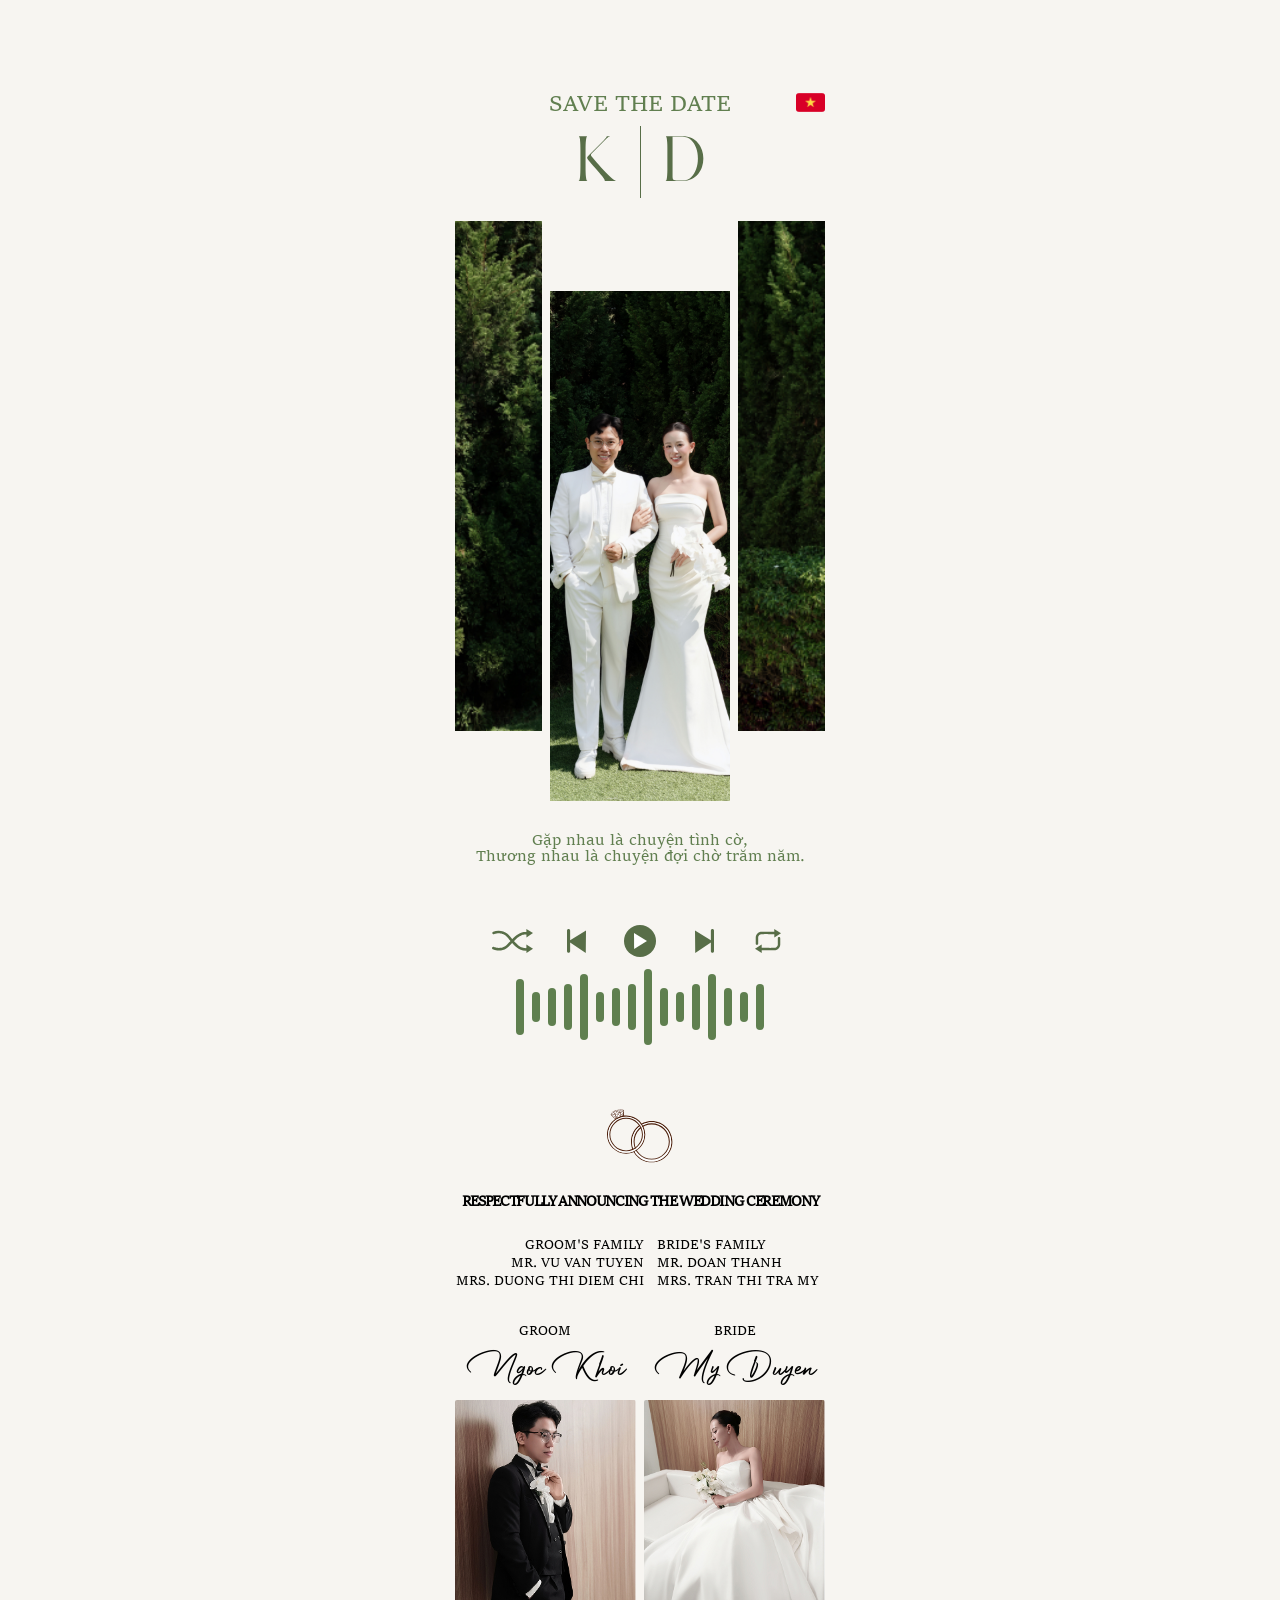
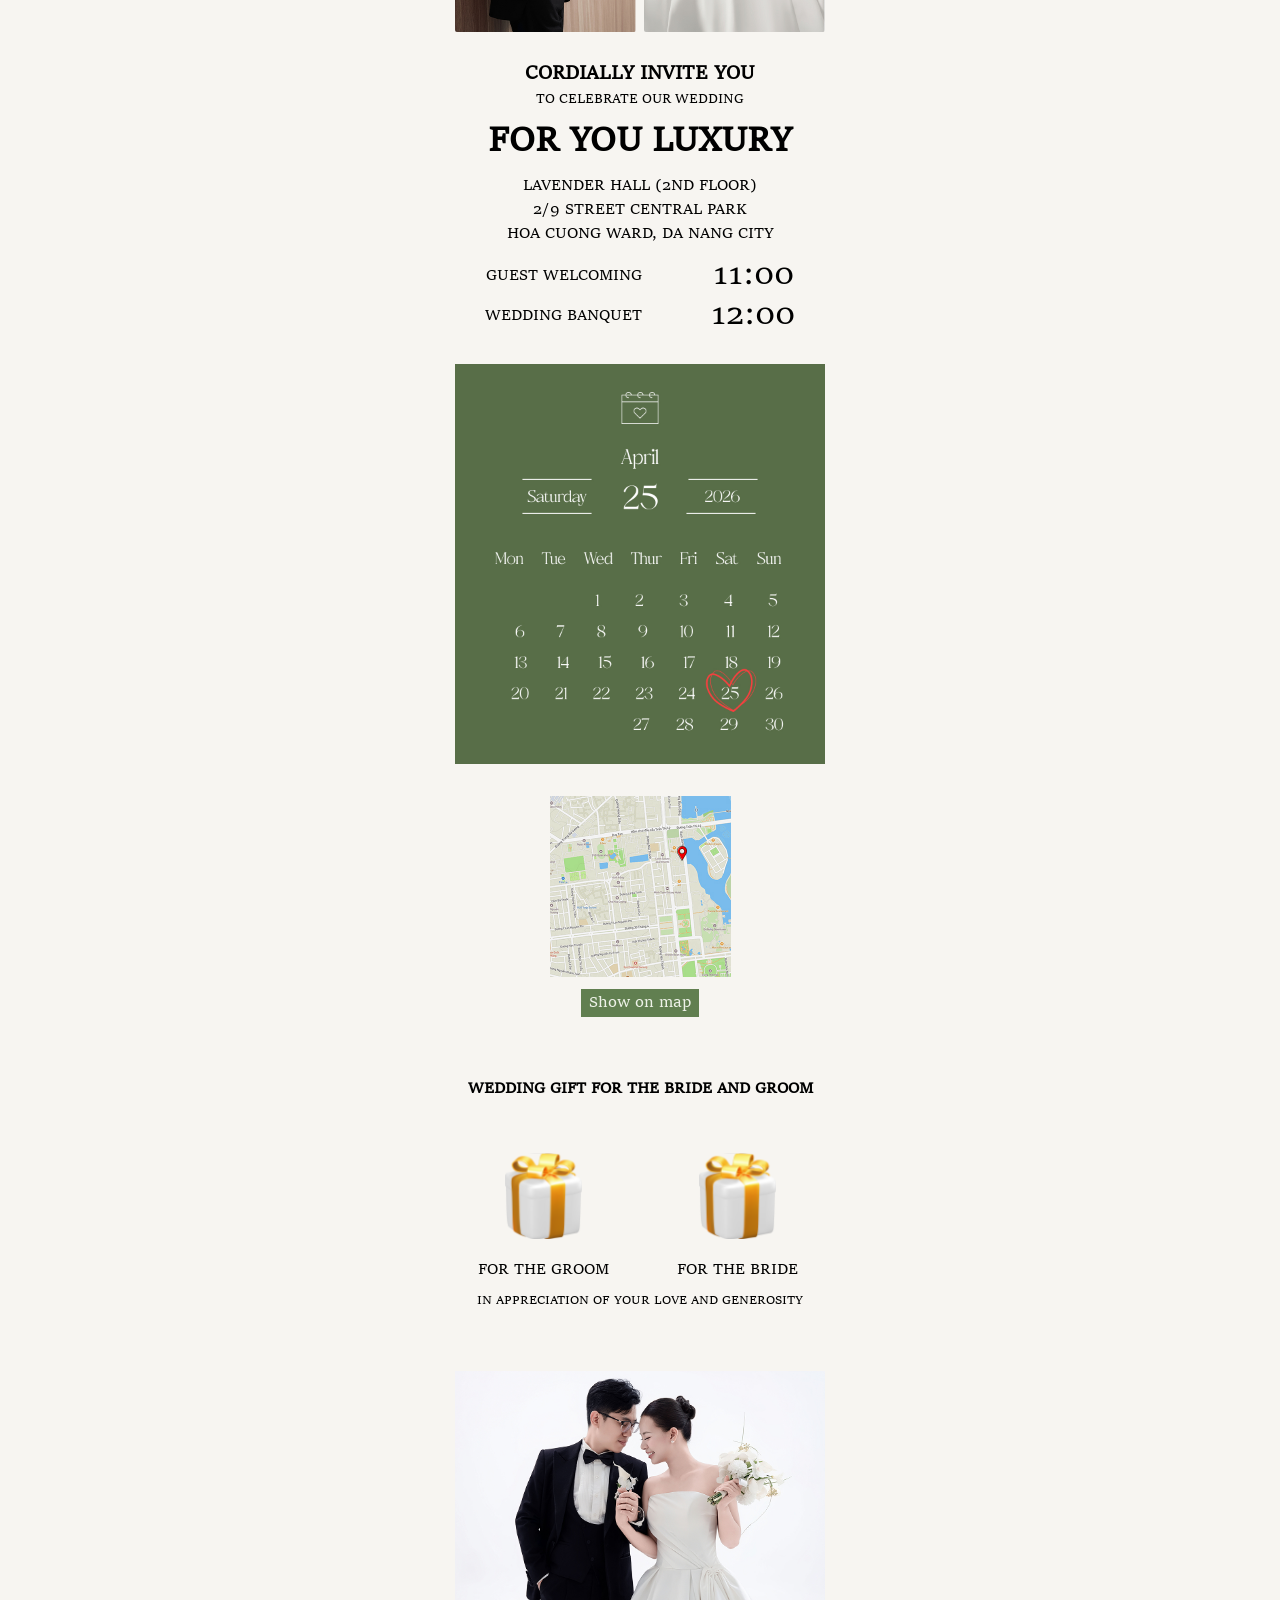
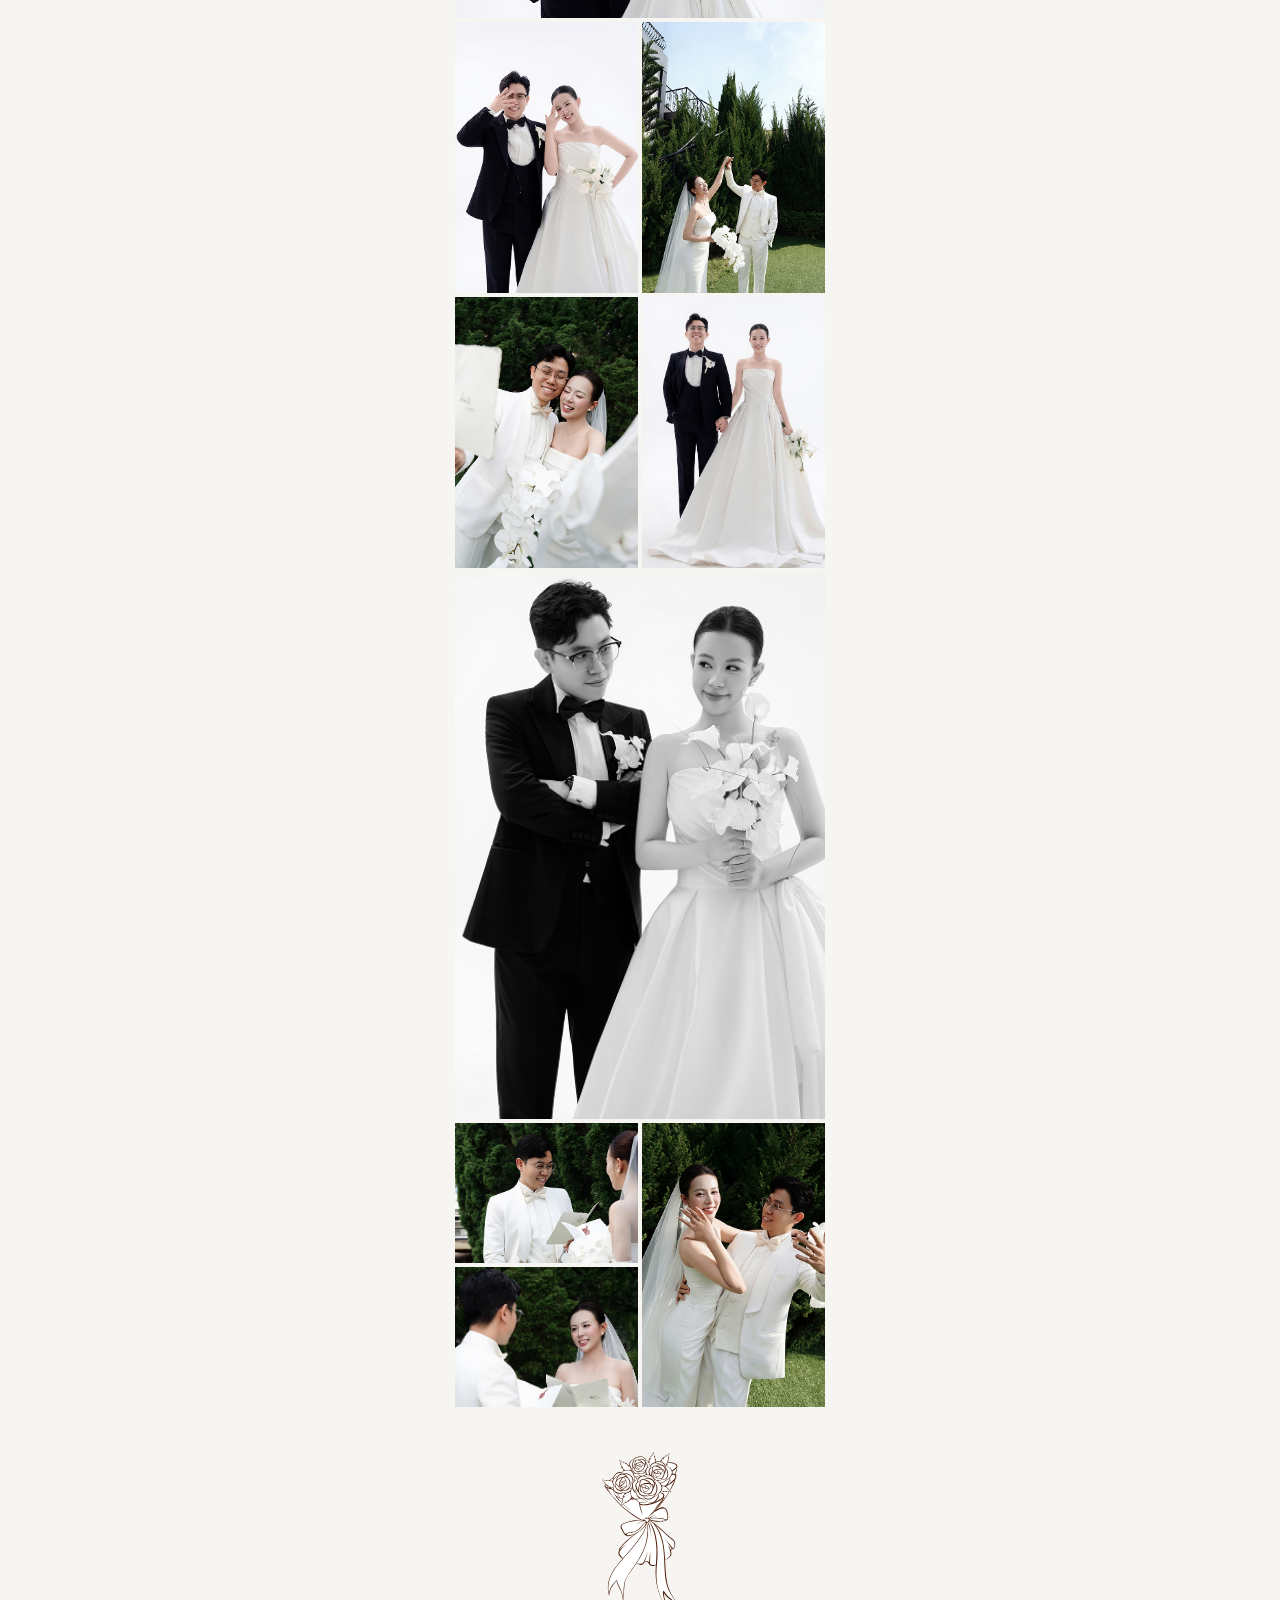
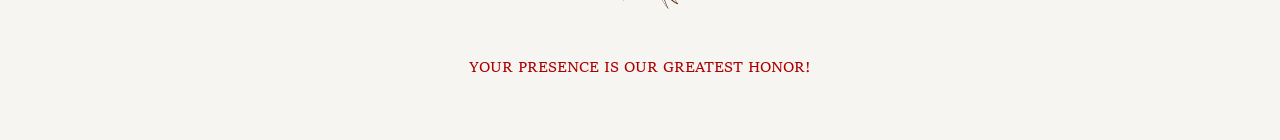
==== index.html @ 2f2bdf84 "Update" ====
<!doctype html>
<html lang="en">
  <head>
    <meta charset="UTF-8" />
    <meta name="viewport" content="width=device-width, initial-scale=1.0" />
    <title>Khoi Duyen Wedding</title>
    <link
      rel="preload"
      href="./assets/nhac.mp3"
      as="audio"
      type="audio/mpeg"
      fetchpriority="high"
    />
    <link rel="icon" type="image/svg+xml" href="./assets/favicon.svg" />
    <link rel="stylesheet" href="styles.css" />
    <link rel="preconnect" href="https://fonts.googleapis.com">
    <link rel="preconnect" href="https://fonts.gstatic.com" crossorigin>
    <link href="https://fonts.googleapis.com/css2?family=Inter:ital,opsz,wght@0,14..32,100..900;1,14..32,100..900&family=Pinyon+Script&display=swap" rel="stylesheet">
  </head>
  <body>
    <audio
      id="announcement-audio"
      autoplay
      preload="auto"
      playsinline
      src="./assets/nhac.mp3"
    ></audio>
    <script>
      (function () {
        var audioElement = document.getElementById("announcement-audio");
        if (audioElement) audioElement.play().catch(function () {});
      })();
    </script>
    <main class="site-shell">
      <div class="lang-switch reveal" aria-label="Language switcher">
        <a class="lang-btn" href="./vi.html" aria-label="Chuyen sang tieng Viet">
          <img loading="lazy" decoding="async" src="./assets/translate_vn.svg" alt="Vietnamese" />
        </a>
      </div>

      <section class="hero reveal">
        <p class="hero-sub">Save the Date</p>
        <h1 class="hero-title">
          <img loading="lazy" decoding="async" src="./assets/logo.svg" alt="Khoi Duyen Logo" />
        </h1>
      </section>

      <section class="frame reveal">
        <div class="frame-side frame-side-left">
          <img loading="eager" fetchpriority="high" decoding="async" src="./assets/hero-image-left.jpg" alt="Khung ảnh trang trí trái" />
        </div>
        <div class="frame-center">
          <img loading="eager" fetchpriority="high" decoding="async" src="./assets/hero-image-center.jpg" alt="Ảnh cặp đôi" />
        </div>
        <div class="frame-side frame-side-right">
          <img loading="eager" fetchpriority="high" decoding="async" src="./assets/hero-image-right.jpg" alt="Khung ảnh trang trí phải" />
        </div>
      </section>

      <section class="text-block reveal">
        <p>
          Gặp nhau là chuyện tình cờ,</br>Thương nhau là chuyện đợi chờ trăm năm.
        </p>
      </section>

      <section class="announcement reveal">
        <div class="player-ui" aria-label="Music player">
          <div class="player-controls">
            <button class="player-icon-btn" type="button" aria-label="Shuffle">
              <img loading="lazy" decoding="async" src="./assets/music-icons/shuffle.svg" alt="" />
            </button>
            <button class="player-icon-btn" type="button" aria-label="Previous">
              <img loading="lazy" decoding="async" src="./assets/music-icons/prev.svg" alt="" />
            </button>
            <button
              class="player-icon-btn is-play"
              type="button"
              id="announcement-play"
              aria-label="Play music"
              aria-pressed="false"
            >
              <img loading="lazy" decoding="async" src="./assets/music-icons/play.svg" alt="" />
            </button>
            <button class="player-icon-btn" type="button" aria-label="Next">
              <img loading="lazy" decoding="async" src="./assets/music-icons/next.svg" alt="" />
            </button>
            <button class="player-icon-btn" type="button" aria-label="Repeat">
              <img loading="lazy" decoding="async" src="./assets/music-icons/repeat.svg" alt="" />
            </button>
          </div>
          <div class="waveform" aria-hidden="true">
            <span class="bar h6"></span>
            <span class="bar h3"></span>
            <span class="bar h4"></span>
            <span class="bar h5"></span>
            <span class="bar h7"></span>
            <span class="bar h3"></span>
            <span class="bar h4"></span>
            <span class="bar h5"></span>
            <span class="bar h8"></span>
            <span class="bar h4"></span>
            <span class="bar h3"></span>
            <span class="bar h5"></span>
            <span class="bar h7"></span>
            <span class="bar h4"></span>
            <span class="bar h3"></span>
            <span class="bar h5"></span>
          </div>
        </div>

        <div class="rings" aria-hidden="true">
          <img class="ring-groom" loading="lazy" decoding="async" src="./assets/ring-for-groom.svg" alt="" />
          <img class="ring-bride" loading="lazy" decoding="async" src="./assets/ring-for-bride.svg" alt="" />
        </div>

        <h2 class="announcement-title">RESPECTFULLY ANNOUNCING THE WEDDING CEREMONY</h2>

        <div class="family-grid">
          <article>
            <p class="family-role">GROOM'S FAMILY</p>
            <p>MR. VU VAN TUYEN</p>
            <p>MRS. DUONG THI DIEM CHI</p>
          </article>
          <article>
            <p class="family-role">BRIDE'S FAMILY</p>
            <p>MR. DOAN THANH</p>
            <p>MRS. TRAN THI TRA MY</p>
          </article>
        </div>

        <div class="couple-names">
          <div>
            <p class="couple-role">GROOM</p>
            <p class="couple-sign">Ngoc Khoi</p>
          </div>
          <div>
            <p class="couple-role">BRIDE</p>
            <p class="couple-sign">My Duyen</p>
          </div>
        </div>

        <div class="portrait-grid">
          <article class="portrait reveal">
            <img loading="lazy" decoding="async" src="./assets/portrait-groom.jpg" alt="Ảnh chân dung chú rể" />
          </article>
          <article class="portrait reveal">
            <img loading="lazy" decoding="async" src="./assets/portrait-bride.jpg" alt="Ảnh chân dung cô dâu" />
          </article>
        </div>
      </section>

      <section class="invite-card reveal">
        <p class="invite-top">CORDIALLY INVITE YOU</p>
        <p class="invite-sub">To celebrate our wedding</p>
        <h3 class="invite-venue">FOR YOU LUXURY</h3>
        <div class="invite-address">
          <p>LAVENDER HALL (2ND FLOOR)</p>
          <p>2/9 STREET CENTRAL PARK</p>
          <p>HOA CUONG WARD, DA NANG CITY</p>
        </div>
        <div class="invite-schedule">
          <p><span>GUEST WELCOMING</span> <strong>11:00</strong></p>
          <p><span>WEDDING BANQUET</span> <strong>12:00</strong></p>
        </div>
      </section>

      <section class="calendar-block reveal">
        <img loading="lazy" decoding="async" src="./assets/calendar.jpg" alt="Lịch cưới" />
      </section>

      <section class="location-block reveal">
        <img loading="lazy" decoding="async" src="./assets/map.jpg" alt="Wedding location map" />
        <a href="https://maps.app.goo.gl/14R7666FP787HLyo7" target="_blank">Show on map</a>
      </section>

      <section class="gift-section reveal">
        <h3>WEDDING GIFT FOR THE BRIDE AND GROOM</h3>
        <div class="gift-row">
          <article
            class="gift-card pop-in gift-card--qr"
            data-qr-src="./assets/qr-groom.jpg"
            data-qr-alt="VietQR transfer — groom"
            role="button"
            tabindex="0"
            aria-haspopup="dialog"
          >
            <img loading="lazy" decoding="async" src="./assets/gift.svg" alt="Hộp quà cho chú rể" />
            <p>FOR THE GROOM</p>
          </article>
          <article
            class="gift-card pop-in gift-card--qr"
            data-qr-src="./assets/qr-bride.jpg"
            data-qr-alt="VietQR transfer — bride"
            role="button"
            tabindex="0"
            aria-haspopup="dialog"
          >
            <img loading="lazy" decoding="async" src="./assets/gift.svg" alt="Hộp quà cho cô dâu" />
            <p>FOR THE BRIDE</p>
          </article>
        </div>
        <p class="gift-note">IN APPRECIATION OF YOUR LOVE AND GENEROSITY</p>
      </section>

      <section class="gallery reveal">
        <div class="photo-collage">
          <article class="photo reveal">
            <img loading="lazy" decoding="async" src="./assets/grid-1.jpg" alt="Ảnh cưới collage 1" />
          </article>

          <div class="collage-two">
            <article class="photo reveal">
              <img loading="lazy" decoding="async" src="./assets/grid-2.jpg" alt="Ảnh cưới collage 2" />
            </article>
            <article class="photo reveal">
              <img loading="lazy" decoding="async" src="./assets/grid-3.jpg" alt="Ảnh cưới collage 3" />
            </article>
          </div>

          <div class="collage-two">
            <article class="photo reveal">
              <img loading="lazy" decoding="async" src="./assets/grid-4.jpg" alt="Ảnh cưới collage 4" />
            </article>
            <article class="photo reveal">
              <img loading="lazy" decoding="async" src="./assets/grid-5.jpg" alt="Ảnh cưới collage 5" />
            </article>
          </div>

          <article class="photo reveal">
            <img loading="lazy" decoding="async" src="./assets/grid-6.jpg" alt="Ảnh cưới đen trắng" />
          </article>

          <div class="collage-feature">
            <div class="collage-feature-left">
              <article class="photo reveal">
                <img loading="lazy" decoding="async" src="./assets/grid-7.jpg" alt="Ảnh cưới collage 6" />
              </article>
              <article class="photo reveal">
                <img loading="lazy" decoding="async" src="./assets/grid-8.jpg" alt="Ảnh cưới collage 7" />
              </article>
            </div>
            <article class="photo reveal collage-feature-right">
              <img loading="lazy" decoding="async" src="./assets/grid-9.jpg" alt="Ảnh cưới collage 8" />
            </article>
          </div>
        </div>

        <div class="gallery-note reveal">
          <img loading="lazy" decoding="async" src="./assets/flower.svg" alt="Biểu tượng bó hoa" />
          <p>YOUR PRESENCE IS OUR GREATEST HONOR!</p>
        </div>
      </section>
    </main>

    <div class="qr-modal" id="qr-modal" hidden>
      <div class="qr-modal__backdrop" data-qr-close tabindex="-1"></div>
      <div
        class="qr-modal__dialog"
        role="dialog"
        aria-modal="true"
        aria-labelledby="qr-modal-title"
      >
        <button type="button" class="qr-modal__close" data-qr-close aria-label="Close">
          &times;
        </button>
        <h2 id="qr-modal-title" class="qr-modal__title">Quét mã chuyển khoản</h2>
        <img class="qr-modal__img" src="" alt="" />
      </div>
    </div>

    <script src="script.js"></script>
  </body>
</html>
---- styles.css ----
@font-face {
  font-family: 'Sitka Text';
  src: url('./assets/fonts/SitkaText.eot');
  src: url('./assets/fonts/SitkaText.eot?#iefix') format('embedded-opentype'),
      url('./assets/fonts/SitkaText.woff2') format('woff2'),
      url('./assets/fonts/SitkaText.woff') format('woff');
  font-weight: normal;
  font-style: normal;
  font-display: swap;
}

@font-face {
  font-family: "Sitka";
  src: url("./assets/fonts/SITKAVF.otf") format("opentype");
  font-weight: 100 900;
  font-style: normal;
  font-display: swap;
}

@font-face {
  font-family: '1FTV VIP Betterlett';
  src: url('./assets/fonts/1FTVVIPBetterlett.eot');
  src: url('./assets/fonts/1FTVVIPBetterlett.eot?#iefix') format('embedded-opentype'),
      url('./assets/fonts/1FTVVIPBetterlett.woff2') format('woff2'),
      url('./assets/fonts/1FTVVIPBetterlett.woff') format('woff');
  font-weight: normal;
  font-style: normal;
  font-display: swap;
}




:root {
  --bg: #f7f5f1;
  --text: rgba(0, 0, 0, 1);
  --muted: #746c62;
  --green: #617f50;
  --card: #ffffff;
  --border: #e9e2d9;
  --shadow: 0 14px 24px rgba(15, 12, 9, 0.08);
}

* {
  box-sizing: border-box;
  font-family: 'Sitka Text';
}

html,
body {
  margin: 0;
  background-color: var(--bg);
  background-image: url("./assets/background.jpg");
  background-repeat: repeat;
  background-size: 320px auto;
  color: var(--text);
  font-family: "Sitka Text";

}

body {
  display: flex;
  justify-content: center;
  min-height: 100dvh;
  background-image: url("./assets/background.jpg");
  background-size: cover;
  background-position: center;
  background-repeat: no-repeat;
}

.site-shell {
  width: 100%;
  max-width: 400px;
  padding: 93px 15px 64px;
  position: relative;
}

.lang-switch {
  position: absolute;
  top: 93px;
  right: 15px;
  display: flex;
  gap: 8px;
  z-index: 5;
}

.lang-btn {
  width: 29px;
  height: 19px;
  display: inline-flex;
  align-items: center;
  justify-content: center;
  border: 0;
  border-radius: 2px;
  background: transparent;
  transition: transform 180ms ease, opacity 180ms ease;
}

.lang-btn img {
  width: 100%;
  height: 100%;
  object-fit: cover;
  border-radius: 3px;
}

.lang-btn:hover {
  transform: translateY(-1px);
}

.hero {
  text-align: center;
}

.hero-sub {
  margin: 0;
  text-transform: uppercase;
  font-weight: 400;
  font-style: normal;
  font-size: 24px;
  line-height: 100%;
  letter-spacing: 0;
  color: var(--green);
}

.hero-title {
  margin: 9px 0 0;
  font-size: 0;
}

.hero-title img {
  width: 100%;
  max-width: 131px;
  height: auto;
  display: inline-block;
}

.frame {
  display: grid;
  grid-template-columns: 87px 1fr 87px;
  gap: 8px;
  margin-top: 18px;
}

.frame img {
  width: 100%;
  height: 510px;
  display: block;
  object-fit: cover;
}

.frame-side-left img,
.frame-side-right img,
.frame-center img {
  opacity: 0;
}

.frame-side-left img {
  transform: translateX(-36px);
}

.frame-side-right img {
  transform: translateX(36px);
}

.frame-center img {
  transform: translateY(42px);
}

.frame.show .frame-side-left img,
.frame.show .frame-side-right img,
.frame.show .frame-center img {
  opacity: 1;
  transform: translate(0, 0);
  transition: transform 1900ms cubic-bezier(0.2, 0.8, 0.2, 1), opacity 1900ms ease;
}

.frame.show .frame-side-left img {
  transition-delay: 120ms;
}

.frame.show .frame-center img {
  transition-delay: 120ms;
}

.frame.show .frame-side-right img {
  transition-delay: 120ms;
}

.frame-center {
  margin-top: 70px;
}

.text-block {
  font-weight: 400;
  font-style: normal;
  font-size: 16px;
  line-height: 100%;
  letter-spacing: 0;
  text-align: center;
  color: var(--green);
  margin: 32px 0;
}

.text-block p {
  margin: 0;
}

.announcement {
  text-align: center;
  margin-top: 64px;
}

.player-ui {
  color: #5f7f4f;
}

.player-controls {
  display: flex;
  justify-content: center;
  align-items: center;
  gap: 40px;
}

.player-icon-btn {
  border: 0;
  background: transparent;
  padding: 0;
  width: 24px;
  height: 24px;
  display: inline-flex;
  align-items: center;
  justify-content: center;
  cursor: pointer;
}

.player-icon-btn img {
  width: auto;
  height: auto;
  display: block;
}

.player-icon-btn.is-play {
  width: 24px;
  height: 24px;
}

.waveform {
  margin-top: 16px;
  display: flex;
  justify-content: center;
  align-items: center;
  gap: 8px;
}

.bar {
  width: 8px;
  border-radius: 999px;
  background: #5f7f4f;
  transform-origin: center center;
}

.player-ui.is-playing .bar {
  animation: wave 1100ms ease-in-out infinite alternate;
}

.bar.h3 {
  height: 30px;
}

.player-ui.is-playing .bar.h3 {
  animation-delay: 80ms;
}

.bar.h4 {
  height: 38px;
}

.player-ui.is-playing .bar.h4 {
  animation-delay: 150ms;
}

.bar.h5 {
  height: 46px;
}

.player-ui.is-playing .bar.h5 {
  animation-delay: 230ms;
}

.bar.h6 {
  height: 56px;
}

.player-ui.is-playing .bar.h6 {
  animation-delay: 290ms;
}

.bar.h7 {
  height: 66px;
}

.player-ui.is-playing .bar.h7 {
  animation-delay: 340ms;
}

.bar.h8 {
  height: 76px;
}

.player-ui.is-playing .bar.h8 {
  animation-delay: 400ms;
}

@media (prefers-reduced-motion: reduce) {
  .player-ui.is-playing .bar {
    animation: none;
  }
}

.rings {
  position: relative;
  width: 66px;
  height: 54px;
  margin: 64px auto 32px;
  overflow: visible;
}

.rings img {
  position: absolute;
  display: block;
  transition: transform 2.7s cubic-bezier(0.22, 1, 0.36, 1);
  will-change: transform;
}

.ring-groom {
  width: 42px;
  height: 42px;
  right: 0;
  bottom: 0;
  transform: translateX(-56px);
}

.ring-bride {
  width: 39px;
  height: 45px;
  left: 0;
  top: 0;
  transform: translateX(56px);
}

.announcement.show .ring-groom,
.announcement.show .ring-bride {
  transform: translateX(0);
}

.announcement-title {
  font-weight: 600;
  font-style: normal;
  font-size: 15px;
  line-height: 1;
  letter-spacing: -1.35px;
  color: var(--text);
  margin: 0 0 8px;
  /* white-space: nowrap; */
}

.announcement-sub {
  font-weight: 600;
  font-style: normal;
  font-size: 24px;
  line-height: 1;
  letter-spacing: 0;
  margin: 0;
  text-align: center;
}

.family-grid {
  display: flex;
  justify-content: space-between;
  gap: 13px;
  margin-top: 24px;
  margin-left: -52px;
}

.family-grid article:first-child {
  text-align: right;
  width: 59%;
  max-width: 59%;
}

.family-grid article:last-child {
  text-align: left;
  width: 41%;
  max-width: 41%;
}

.family-grid article p {
  font-weight: 400;
  font-style: normal;
  font-size: 14px;
  line-height: 1;
  letter-spacing: 0;
  color: var(--text);
  margin: 4px 0;
}

.couple-names {
  display: grid;
  grid-template-columns: 1fr 1fr;
  gap: 10px;
  margin-top: 32px;
}

.couple-role {
  font-weight: 400;
  font-style: normal;
  font-size: 14px;
  line-height: 1;
  letter-spacing: 0;
  color: var(--text);
  text-align: center;
  margin: 0 0 16px;
}

.couple-sign {
  font-family: "1FTV VIP Betterlett";
  font-weight: 400;
  font-style: normal;
  font-size: 28px;
  line-height: 1;
  letter-spacing: 0;
  color: var(--text);
  margin: 0;
}

.portrait-grid {
  display: grid;
  grid-template-columns: 1fr 1fr;
  gap: 8px;
  margin-top: 18px;
}

.portrait {
  border-radius: 2px;
  overflow: hidden;
}

.portrait img {
  display: block;
  width: 100%;
  height: 232px;
  object-fit: cover;
}

.invite-card {
  text-align: center;
  margin-top: 32px;
}

.invite-top {
  font-weight: 600;
  font-style: normal;
  font-size: 20px;
  line-height: 1;
  letter-spacing: 0;
  text-align: center;
  color: var(--text);
  margin: 0 0 8px;
}

.vi .invite-top {
  font-size: 18px;
}

.invite-sub {
  margin: 0;
  font-weight: 400;
  font-style: normal;
  font-size: 14px;
  line-height: 1;
  color: var(--text);
  margin: 0 0 18px;
  text-transform: uppercase;
}

.invite-venue {
  font-weight: 700;
  font-style: normal;
  font-size: 36px;
  line-height: 1;
  letter-spacing: 0;
  text-align: center;
  color: var(--text);
  margin: 0 0 18px;
}

.invite-venue span {
  display: block;
  font-weight: 400;
  font-style: normal;
  font-size: 12px;
  line-height: 1;
  letter-spacing: 0;
  margin-bottom: 8px;
}

.invite-time {
  display: flex;
  align-items: center;
  justify-content: center;
  flex-direction: column;
  gap: 6px;
  padding-bottom: 64px;
  border-bottom: 1px solid var(--green);
  margin-bottom: 64px;
}

.invite-time img {
  width: 100%;
}

.invite-time p {
  font-family: "Sitka Text";
  font-weight: 400;
  font-style: normal;
  font-size: 14px;
  line-height: 1;
  letter-spacing: 0;
  color: var(--text);
  text-align: center;
  margin: 0;
  padding: 0 0 12px;
}

.invite-address p {
  font-weight: 400;
  font-style: normal;
  font-size: 16px;
  line-height: 1;
  letter-spacing: 0;
  text-align: center;
  color: var(--text);
  margin: 0 0 8px;
}

.invite-schedule {
  margin-top: 18px;
}

.invite-schedule p {
  font-weight: 400;
  font-style: normal;
  font-size: 16px;
  line-height: 1;
  letter-spacing: 0;
  color: var(--text);
  margin: 0 0 8px;
  display: flex;
  align-items: center;
  justify-content: space-around;
  gap: 8px;
}

.vi .invite-schedule p {
  max-width: 200px;
  margin: 0 auto;
}

.invite-schedule p:last-child {
  margin-bottom: 0;
}

.invite-schedule strong {
  font-weight: 400;
  font-style: normal;
  font-size: 32px;
  line-height: 1;
  letter-spacing: 0;
  color: var(--text);
  margin: 0;
}

.calendar-block {
  padding: 32px 0;
  font-size: 0;
}

.calendar-block img {
  width: 100%;
  height: auto;
  object-fit: cover;
}

.location-block {
  font-size: 0;
  text-align: center;
  display: flex;
  flex-direction: column;
  align-items: center;
  justify-content: center;
  gap: 12px;
}

.location-block img {
  width: 181px;
  height: auto;
  object-fit: cover;
}

.location-block a {
  border: 0;
  background: var(--green);
  color: #eef2e8;
  padding: 6px 8px;
  cursor: pointer;
  font-weight: 400;
  font-style: normal;
  font-size: 16px;
  line-height: 1;
  letter-spacing: 0;
  text-decoration: none;
}

.gift-section {
  margin-top: 64px;
  text-align: center;
}

.gift-section h3 {
  font-weight: 700;
  font-style: normal;
  font-size: 16px;
  line-height: 1;
  letter-spacing: 0;
  text-align: center;
  color: var(--text);
  margin: 0;
}

.gift-row {
  display: grid;
  grid-template-columns: 1fr 1fr;
  gap: 18px;
  margin-top: 28px;
}

.gift-card {
  padding: 0;
  text-align: center;
  font-size: 0;
}

.gift-card.pop-in {
  animation: none;
}

.gift-card img {
  width: 100%;
  max-width: 107px;
  margin: 0 auto;
  height: auto;
  object-fit: cover;
  transform: scale(0.72) rotate(0deg);
  transform-origin: 50% 85%;
}

.gift-card.show img {
  animation: giftLoop 3800ms ease-in-out infinite;
}

.gift-card p {
  font-weight: 300;
  font-style: normal;
  font-size: 16px;
  line-height: 1;
  letter-spacing: 0;
  text-align: center;
  color: var(--text);
  margin: 18px 0 0;
}

.gift-note {
  margin: 16px 0;
  font-weight: 400;
  font-style: normal;
  font-size: 13px;
  line-height: 1;
  letter-spacing: 0;
  text-align: center;
}

.gift-card--qr {
  cursor: pointer;
}

.gift-card--qr:focus-visible {
  outline: 2px solid var(--green);
  outline-offset: 4px;
}

.qr-modal {
  --qr-modal-dur: 320ms;
  --qr-modal-ease: cubic-bezier(0.22, 1, 0.36, 1);
  position: fixed;
  inset: 0;
  z-index: 1000;
  display: flex;
  align-items: center;
  justify-content: center;
  padding: 16px;
}

.qr-modal[hidden] {
  display: none !important;
}

.qr-modal__backdrop {
  position: absolute;
  inset: 0;
  background: rgba(15, 12, 9, 0.45);
  opacity: 0;
  transition: opacity var(--qr-modal-dur) var(--qr-modal-ease);
}

.qr-modal--open .qr-modal__backdrop {
  opacity: 1;
}

.qr-modal__dialog {
  position: relative;
  z-index: 1;
  max-width: min(340px, 100%);
  max-height: calc(100dvh - 32px);
  overflow: auto;
  padding: 20px 16px 16px;
  background: var(--card);
  border-radius: 12px;
  box-shadow: var(--shadow);
  opacity: 0;
  transform: scale(0.94) translateY(12px);
  transition:
    opacity var(--qr-modal-dur) var(--qr-modal-ease),
    transform var(--qr-modal-dur) var(--qr-modal-ease);
}

.qr-modal--open .qr-modal__dialog {
  opacity: 1;
  transform: scale(1) translateY(0);
}

@media (prefers-reduced-motion: reduce) {
  .qr-modal {
    --qr-modal-dur: 0.01ms;
  }
}

.qr-modal__close {
  position: absolute;
  top: 8px;
  right: 10px;
  width: 32px;
  height: 32px;
  border: 0;
  background: transparent;
  font-size: 26px;
  line-height: 1;
  cursor: pointer;
  color: var(--text);
  opacity: 0.65;
}

.qr-modal__close:hover {
  opacity: 1;
}

.qr-modal__title {
  margin: 0 32px 12px 0;
  font-size: 15px;
  font-weight: 600;
  line-height: 1.2;
  color: var(--text);
}

.qr-modal__img {
  display: block;
  width: 100%;
  height: auto;
  border-radius: 8px;
}

.gallery {
  margin-top: 64px;
}

.photo-collage {
  display: grid;
  gap: 4px;
}

.collage-two {
  display: grid;
  grid-template-columns: 1fr 1fr;
  gap: 4px;
}

.collage-feature {
  display: grid;
  grid-template-columns: 1fr 1fr;
  gap: 4px;
}

.collage-feature-left {
  display: grid;
  grid-template-rows: 1fr 1fr;
  gap: 4px;
}

.collage-feature-right img {
  height: 100%;
  min-height: 284px;
}

.photo {
  overflow: hidden;
  border-radius: 0;
  box-shadow: none;
}

.photo img {
  width: 100%;
  height: 100%;
  object-fit: cover;
  display: block;
  transform: scale(1.02);
  transition: transform 500ms ease;
}

.gallery-note {
  text-align: center;
  margin-top: 45px;
}

.gallery-note img {
  width: 76px;
  height: auto;
  object-fit: cover;
}

.gallery-note p {
  font-weight: 400;
  font-style: normal;
  font-size: 16px;
  line-height: 1;
  letter-spacing: 0;
  text-align: center;
  color: rgba(172, 0, 0, 1);
  margin: 45px 0 0;
}

.photo:hover img {
  transform: scale(1.07);
}

.closing {
  text-align: center;
  margin-top: 22px;
}

.closing p {
  margin: 4px 0;
}

.closing-name {
  letter-spacing: 0.2em;
  font-size: 16px;
}

.reveal {
  opacity: 0;
  transform: translateY(16px);
  transition: opacity 700ms ease, transform 700ms ease;
}

.reveal.show {
  opacity: 1;
  transform: translateY(0);
}

.pop-in {
  animation: popIn 900ms cubic-bezier(0.2, 0.8, 0.2, 1) both;
  animation-play-state: paused;
}

.pop-in.show {
  animation-play-state: running;
}

@keyframes popIn {
  0% {
    opacity: 0;
    transform: scale(0.85) translateY(8px);
  }
  100% {
    opacity: 1;
    transform: scale(1) translateY(0);
  }
}

@keyframes giftLoop {
  0% {
    transform: scale(0.72) rotate(0deg);
  }
  22% {
    transform: scale(1) rotate(0deg);
  }
  38% {
    transform: scale(1) rotate(-8deg);
  }
  54% {
    transform: scale(1) rotate(8deg);
  }
  70% {
    transform: scale(1) rotate(-6deg);
  }
  100% {
    transform: scale(0.72) rotate(0deg);
  }
}

@keyframes wave {
  0% {
    transform: scaleY(0.7);
    opacity: 0.8;
  }
  100% {
    transform: scaleY(1);
    opacity: 1;
  }
}
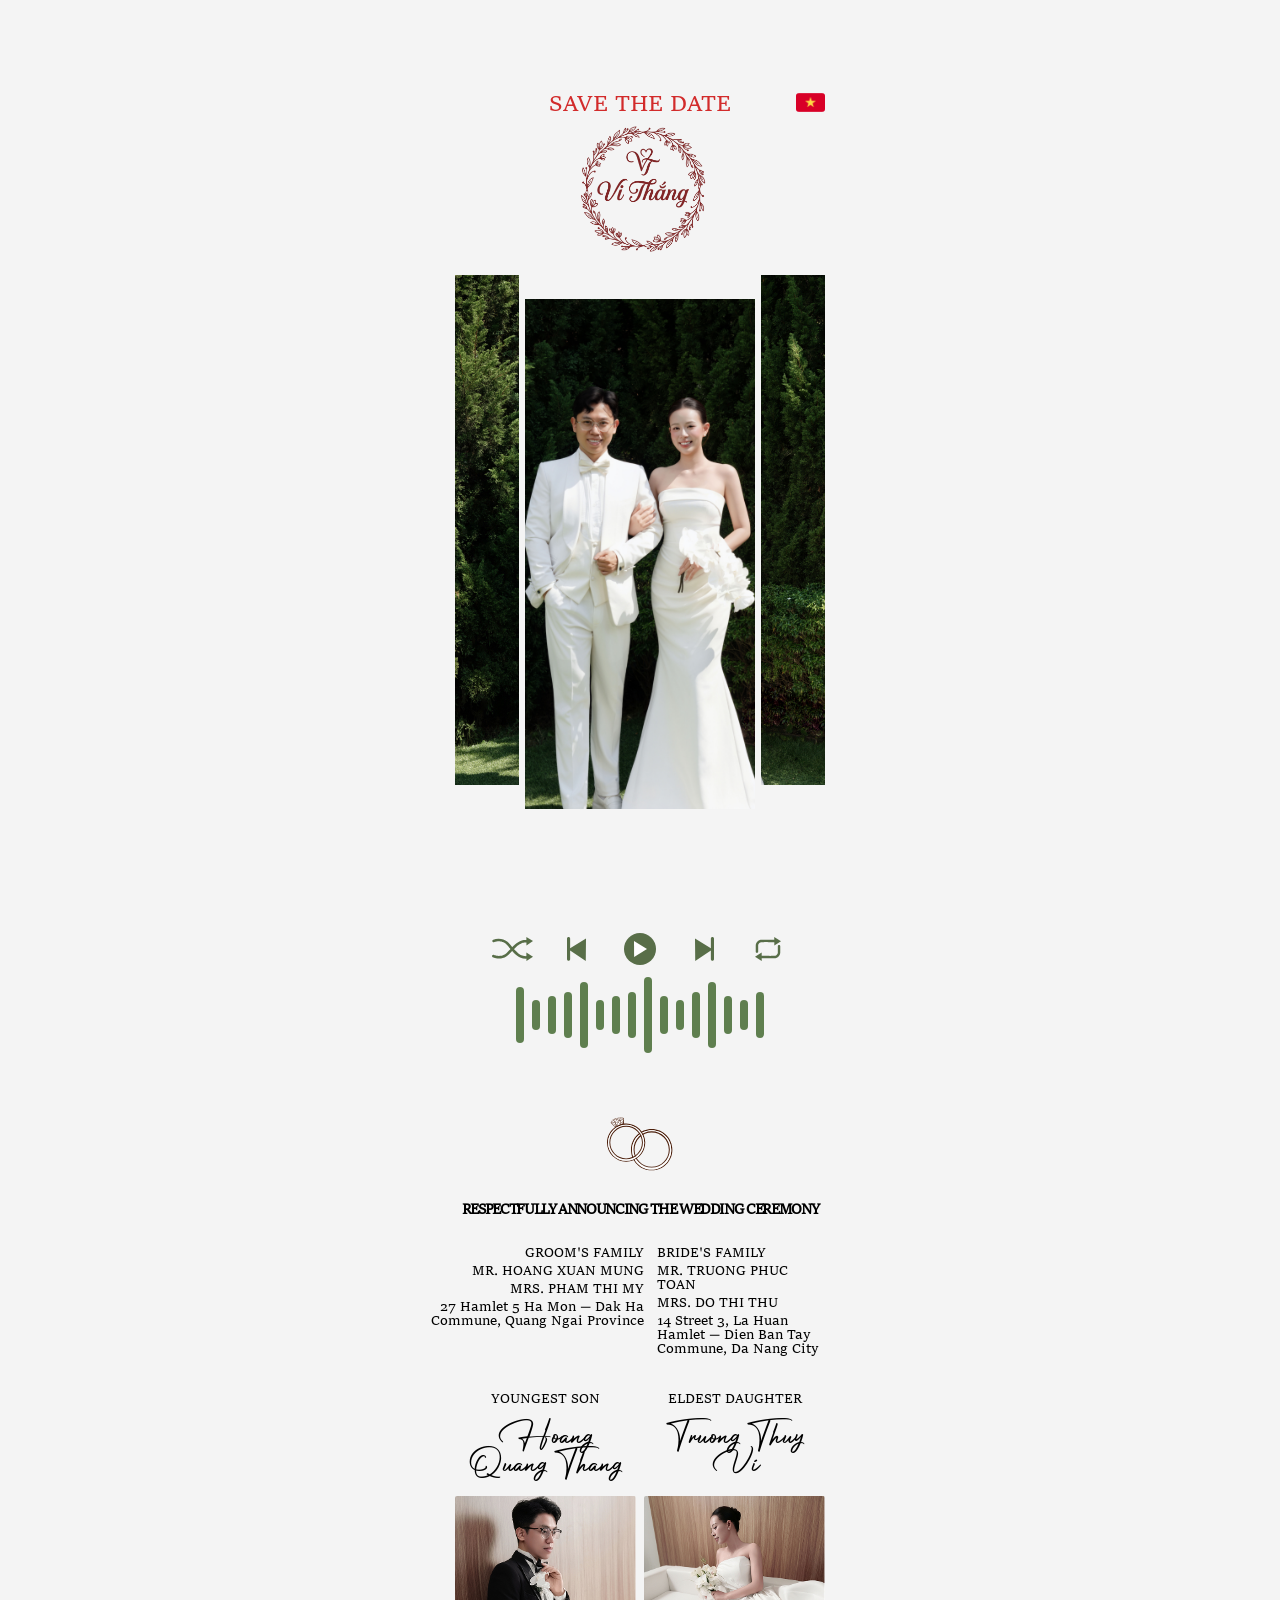
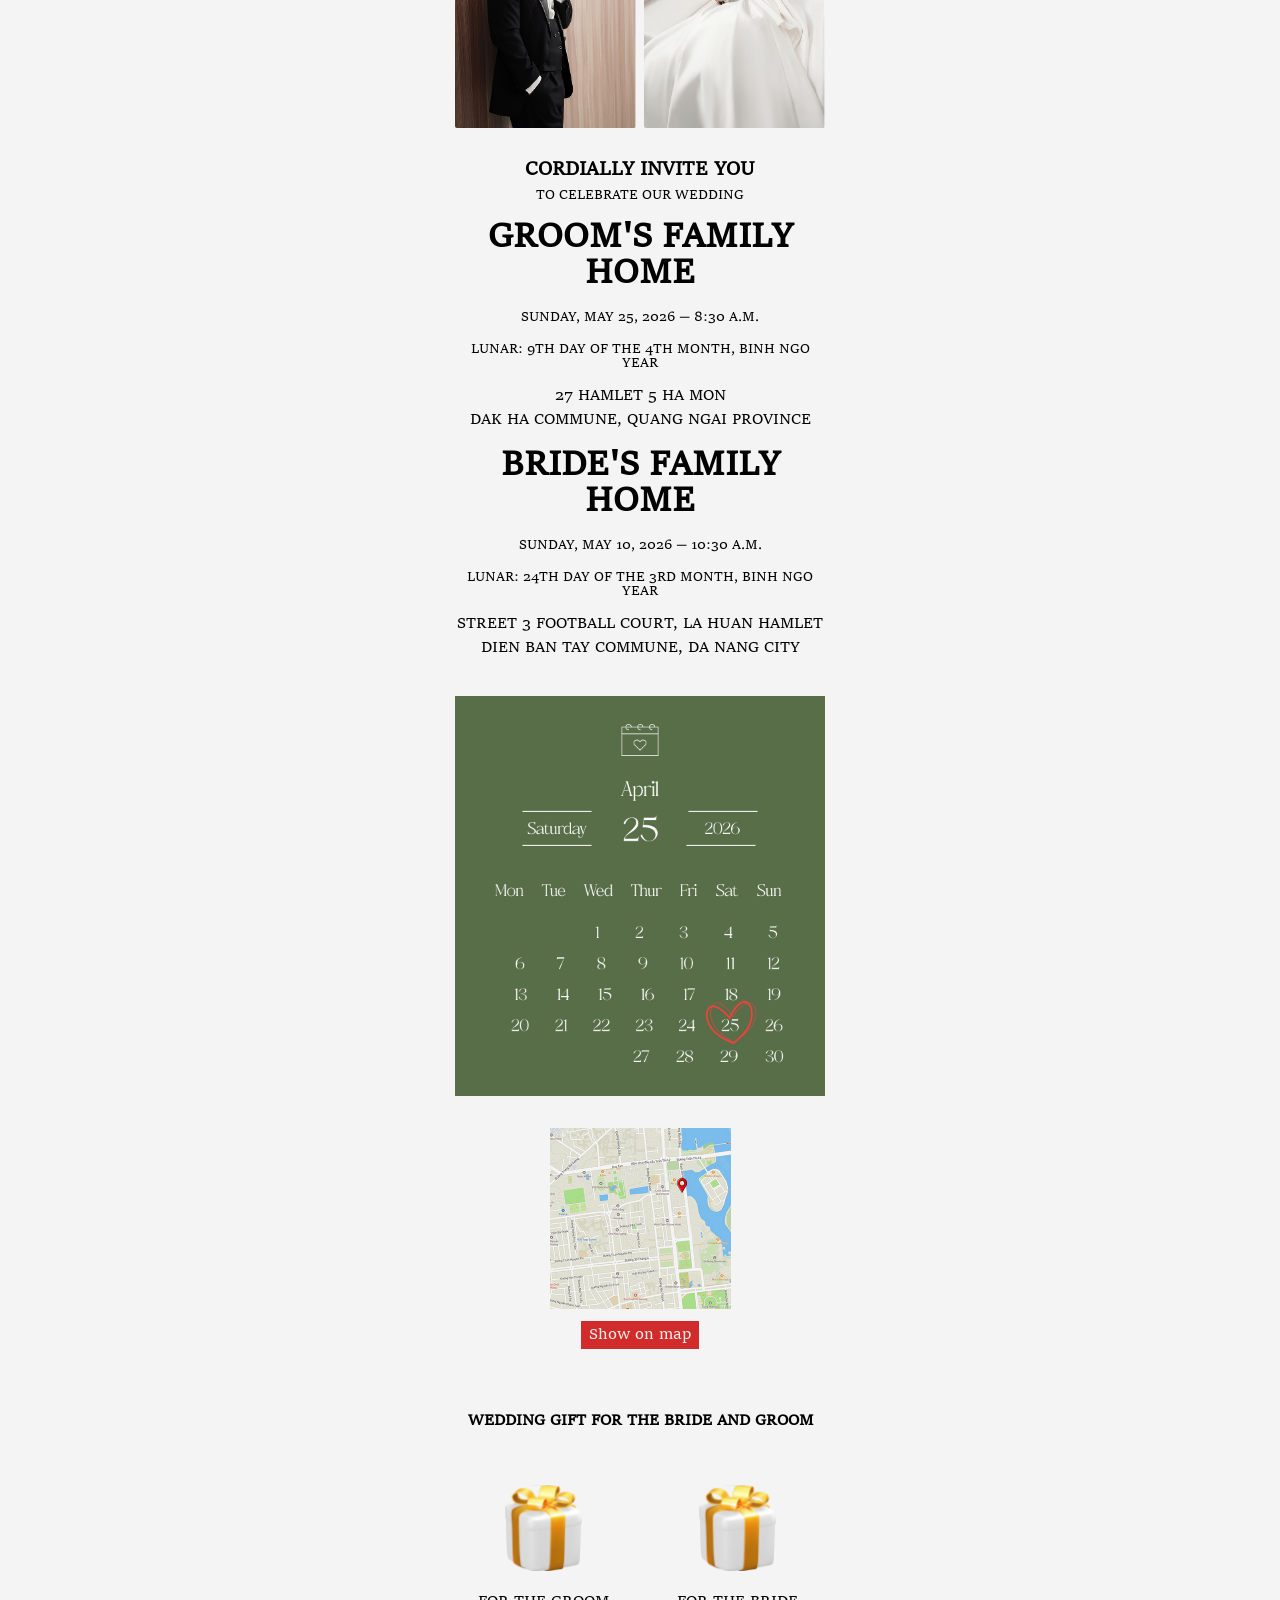
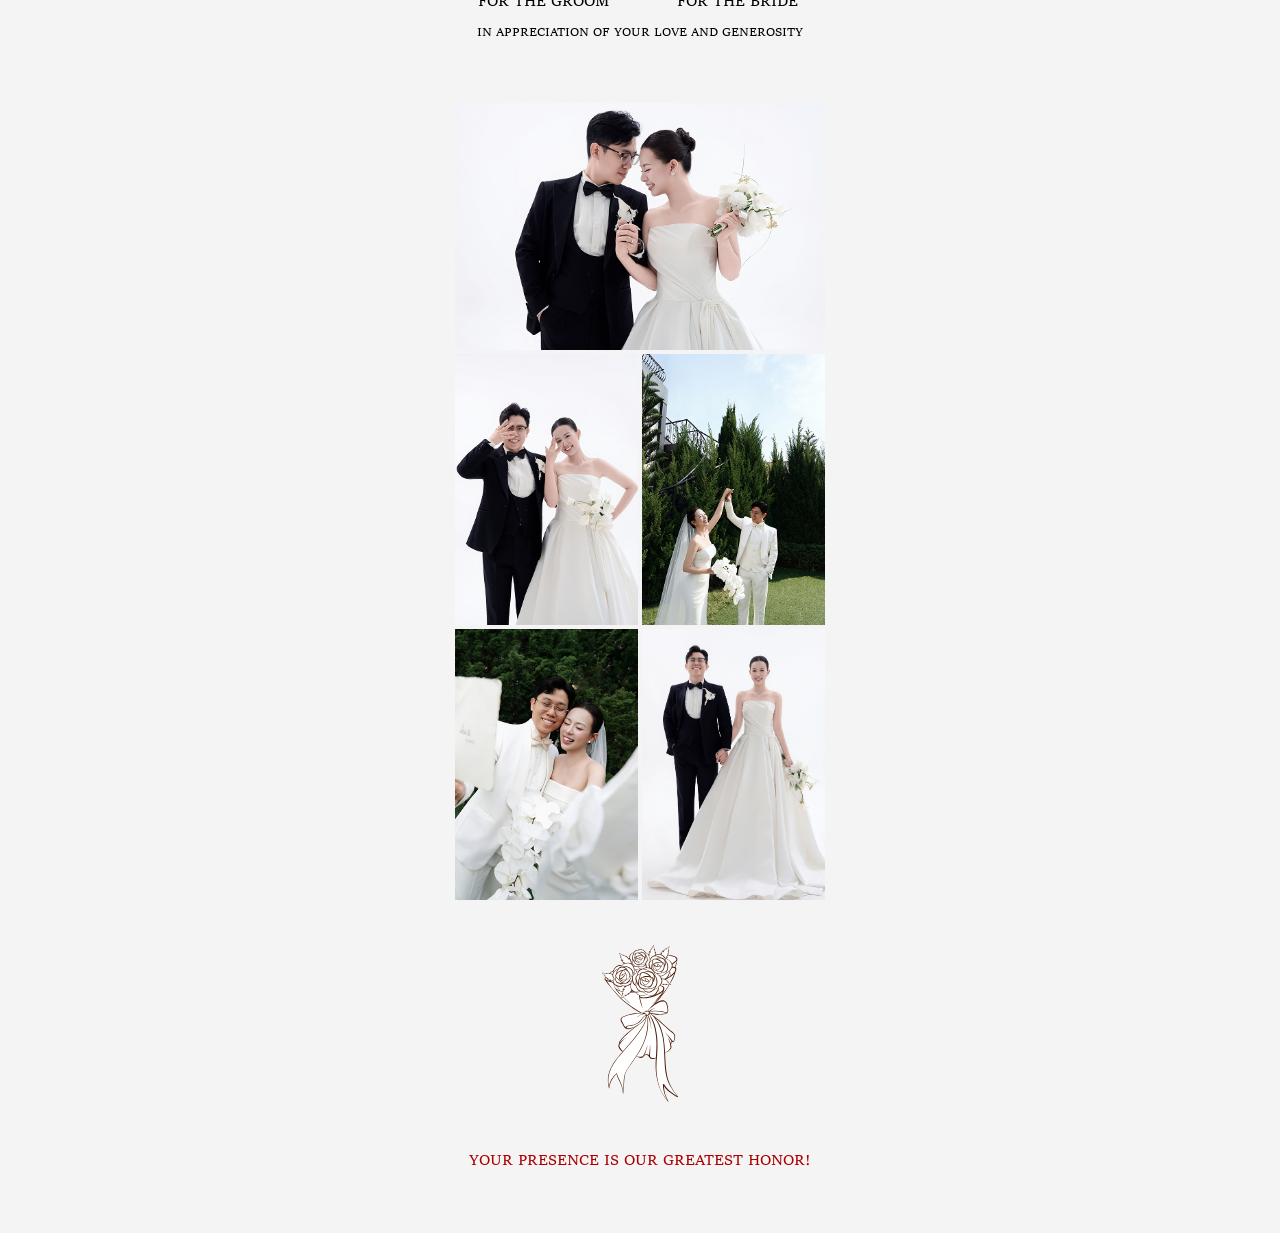
==== commit 08aa1c3e: "Update" ====
--- a/index.html
+++ b/index.html
@@ -3,7 +3,7 @@
   <head>
     <meta charset="UTF-8" />
     <meta name="viewport" content="width=device-width, initial-scale=1.0" />
-    <title>Khoi Duyen Wedding</title>
+    <title>Thang Vi Wedding</title>
     <link
       rel="preload"
       href="./assets/nhac.mp3"
@@ -11,7 +11,7 @@
       type="audio/mpeg"
       fetchpriority="high"
     />
-    <link rel="icon" type="image/svg+xml" href="./assets/favicon.svg" />
+    <link rel="icon" type="image/png" href="./assets/favicon.png" />
     <link rel="stylesheet" href="styles.css" />
     <link rel="preconnect" href="https://fonts.googleapis.com">
     <link rel="preconnect" href="https://fonts.gstatic.com" crossorigin>
@@ -41,7 +41,7 @@
       <section class="hero reveal">
         <p class="hero-sub">Save the Date</p>
         <h1 class="hero-title">
-          <img loading="lazy" decoding="async" src="./assets/logo.svg" alt="Khoi Duyen Logo" />
+          <img loading="lazy" decoding="async" src="./assets/logo.png" alt="Thang Vi Wedding Logo" />
         </h1>
       </section>
 
@@ -118,24 +118,26 @@
         <div class="family-grid">
           <article>
             <p class="family-role">GROOM'S FAMILY</p>
-            <p>MR. VU VAN TUYEN</p>
-            <p>MRS. DUONG THI DIEM CHI</p>
+            <p>MR. HOANG XUAN MUNG</p>
+            <p>MRS. PHAM THI MY</p>
+            <p>27 Hamlet 5 Ha Mon — Dak Ha Commune, Quang Ngai Province</p>
           </article>
           <article>
             <p class="family-role">BRIDE'S FAMILY</p>
-            <p>MR. DOAN THANH</p>
-            <p>MRS. TRAN THI TRA MY</p>
+            <p>MR. TRUONG PHUC TOAN</p>
+            <p>MRS. DO THI THU</p>
+            <p>14 Street 3, La Huan Hamlet — Dien Ban Tay Commune, Da Nang City</p>
           </article>
         </div>
 
         <div class="couple-names">
           <div>
-            <p class="couple-role">GROOM</p>
-            <p class="couple-sign">Ngoc Khoi</p>
+            <p class="couple-role">YOUNGEST SON</p>
+            <p class="couple-sign">Hoang Quang Thang</p>
           </div>
           <div>
-            <p class="couple-role">BRIDE</p>
-            <p class="couple-sign">My Duyen</p>
+            <p class="couple-role">ELDEST DAUGHTER</p>
+            <p class="couple-sign">Truong Thuy Vi</p>
           </div>
         </div>
 
@@ -152,15 +154,19 @@
       <section class="invite-card reveal">
         <p class="invite-top">CORDIALLY INVITE YOU</p>
         <p class="invite-sub">To celebrate our wedding</p>
-        <h3 class="invite-venue">FOR YOU LUXURY</h3>
+        <h3 class="invite-venue">GROOM'S FAMILY HOME</h3>
+        <p class="invite-sub">Sunday, May 25, 2026 — 8:30 a.m.</p>
+        <p class="invite-sub">Lunar: 9th day of the 4th month, Binh Ngo year</p>
         <div class="invite-address">
-          <p>LAVENDER HALL (2ND FLOOR)</p>
-          <p>2/9 STREET CENTRAL PARK</p>
-          <p>HOA CUONG WARD, DA NANG CITY</p>
-        </div>
-        <div class="invite-schedule">
-          <p><span>GUEST WELCOMING</span> <strong>11:00</strong></p>
-          <p><span>WEDDING BANQUET</span> <strong>12:00</strong></p>
+          <p>27 HAMLET 5 HA MON</p>
+          <p>DAK HA COMMUNE, QUANG NGAI PROVINCE</p>
+        </div>
+        <h3 class="invite-venue" style="margin-top: 1.25rem">BRIDE'S FAMILY HOME</h3>
+        <p class="invite-sub">Sunday, May 10, 2026 — 10:30 a.m.</p>
+        <p class="invite-sub">Lunar: 24th day of the 3rd month, Binh Ngo year</p>
+        <div class="invite-address">
+          <p>STREET 3 FOOTBALL COURT, LA HUAN HAMLET</p>
+          <p>DIEN BAN TAY COMMUNE, DA NANG CITY</p>
         </div>
       </section>
 
@@ -170,7 +176,7 @@
 
       <section class="location-block reveal">
         <img loading="lazy" decoding="async" src="./assets/map.jpg" alt="Wedding location map" />
-        <a href="https://maps.app.goo.gl/14R7666FP787HLyo7" target="_blank">Show on map</a>
+        <a href="https://www.google.com/maps/search/?api=1&amp;query=27+Th%C3%B4n+5+H%C3%A0+M%C3%B2n%2C+%C4%90%C4%83k+H%C3%A0%2C+Qu%E1%BA%A3ng+Ng%C3%A3i" target="_blank">Show on map</a>
       </section>
 
       <section class="gift-section reveal">
@@ -223,24 +229,6 @@
             </article>
             <article class="photo reveal">
               <img loading="lazy" decoding="async" src="./assets/grid-5.jpg" alt="Ảnh cưới collage 5" />
-            </article>
-          </div>
-
-          <article class="photo reveal">
-            <img loading="lazy" decoding="async" src="./assets/grid-6.jpg" alt="Ảnh cưới đen trắng" />
-          </article>
-
-          <div class="collage-feature">
-            <div class="collage-feature-left">
-              <article class="photo reveal">
-                <img loading="lazy" decoding="async" src="./assets/grid-7.jpg" alt="Ảnh cưới collage 6" />
-              </article>
-              <article class="photo reveal">
-                <img loading="lazy" decoding="async" src="./assets/grid-8.jpg" alt="Ảnh cưới collage 7" />
-              </article>
-            </div>
-            <article class="photo reveal collage-feature-right">
-              <img loading="lazy" decoding="async" src="./assets/grid-9.jpg" alt="Ảnh cưới collage 8" />
             </article>
           </div>
         </div>
--- a/styles.css
+++ b/styles.css
@@ -32,10 +32,10 @@
 
 
 :root {
-  --bg: #f7f5f1;
+  --bg: #F4F4F4;
   --text: rgba(0, 0, 0, 1);
   --muted: #746c62;
-  --green: #617f50;
+  --red: #D22B2B;
   --card: #ffffff;
   --border: #e9e2d9;
   --shadow: 0 14px 24px rgba(15, 12, 9, 0.08);
@@ -50,9 +50,6 @@
 body {
   margin: 0;
   background-color: var(--bg);
-  background-image: url("./assets/background.jpg");
-  background-repeat: repeat;
-  background-size: 320px auto;
   color: var(--text);
   font-family: "Sitka Text";
 
@@ -62,10 +59,6 @@
   display: flex;
   justify-content: center;
   min-height: 100dvh;
-  background-image: url("./assets/background.jpg");
-  background-size: cover;
-  background-position: center;
-  background-repeat: no-repeat;
 }
 
 .site-shell {
@@ -119,7 +112,7 @@
   font-size: 24px;
   line-height: 100%;
   letter-spacing: 0;
-  color: var(--green);
+  color: var(--red);
 }
 
 .hero-title {
@@ -136,8 +129,8 @@
 
 .frame {
   display: grid;
-  grid-template-columns: 87px 1fr 87px;
-  gap: 8px;
+  grid-template-columns: 64px 1fr 64px;
+  gap: 6px;
   margin-top: 18px;
 }
 
@@ -163,6 +156,7 @@
 }
 
 .frame-center img {
+  object-position: 42% center;
   transform: translateY(42px);
 }
 
@@ -187,7 +181,7 @@
 }
 
 .frame-center {
-  margin-top: 70px;
+  margin-top: 24px;
 }
 
 .text-block {
@@ -197,7 +191,7 @@
   line-height: 100%;
   letter-spacing: 0;
   text-align: center;
-  color: var(--green);
+  color: var(--red);
   margin: 32px 0;
 }
 
@@ -511,7 +505,7 @@
   flex-direction: column;
   gap: 6px;
   padding-bottom: 64px;
-  border-bottom: 1px solid var(--green);
+  border-bottom: 1px solid var(--red);
   margin-bottom: 64px;
 }
 
@@ -609,7 +603,7 @@
 
 .location-block a {
   border: 0;
-  background: var(--green);
+  background: var(--red);
   color: #eef2e8;
   padding: 6px 8px;
   cursor: pointer;
@@ -694,7 +688,7 @@
 }
 
 .gift-card--qr:focus-visible {
-  outline: 2px solid var(--green);
+  outline: 2px solid var(--red);
   outline-offset: 4px;
 }
 
@@ -803,23 +797,6 @@
   gap: 4px;
 }
 
-.collage-feature {
-  display: grid;
-  grid-template-columns: 1fr 1fr;
-  gap: 4px;
-}
-
-.collage-feature-left {
-  display: grid;
-  grid-template-rows: 1fr 1fr;
-  gap: 4px;
-}
-
-.collage-feature-right img {
-  height: 100%;
-  min-height: 284px;
-}
-
 .photo {
   overflow: hidden;
   border-radius: 0;
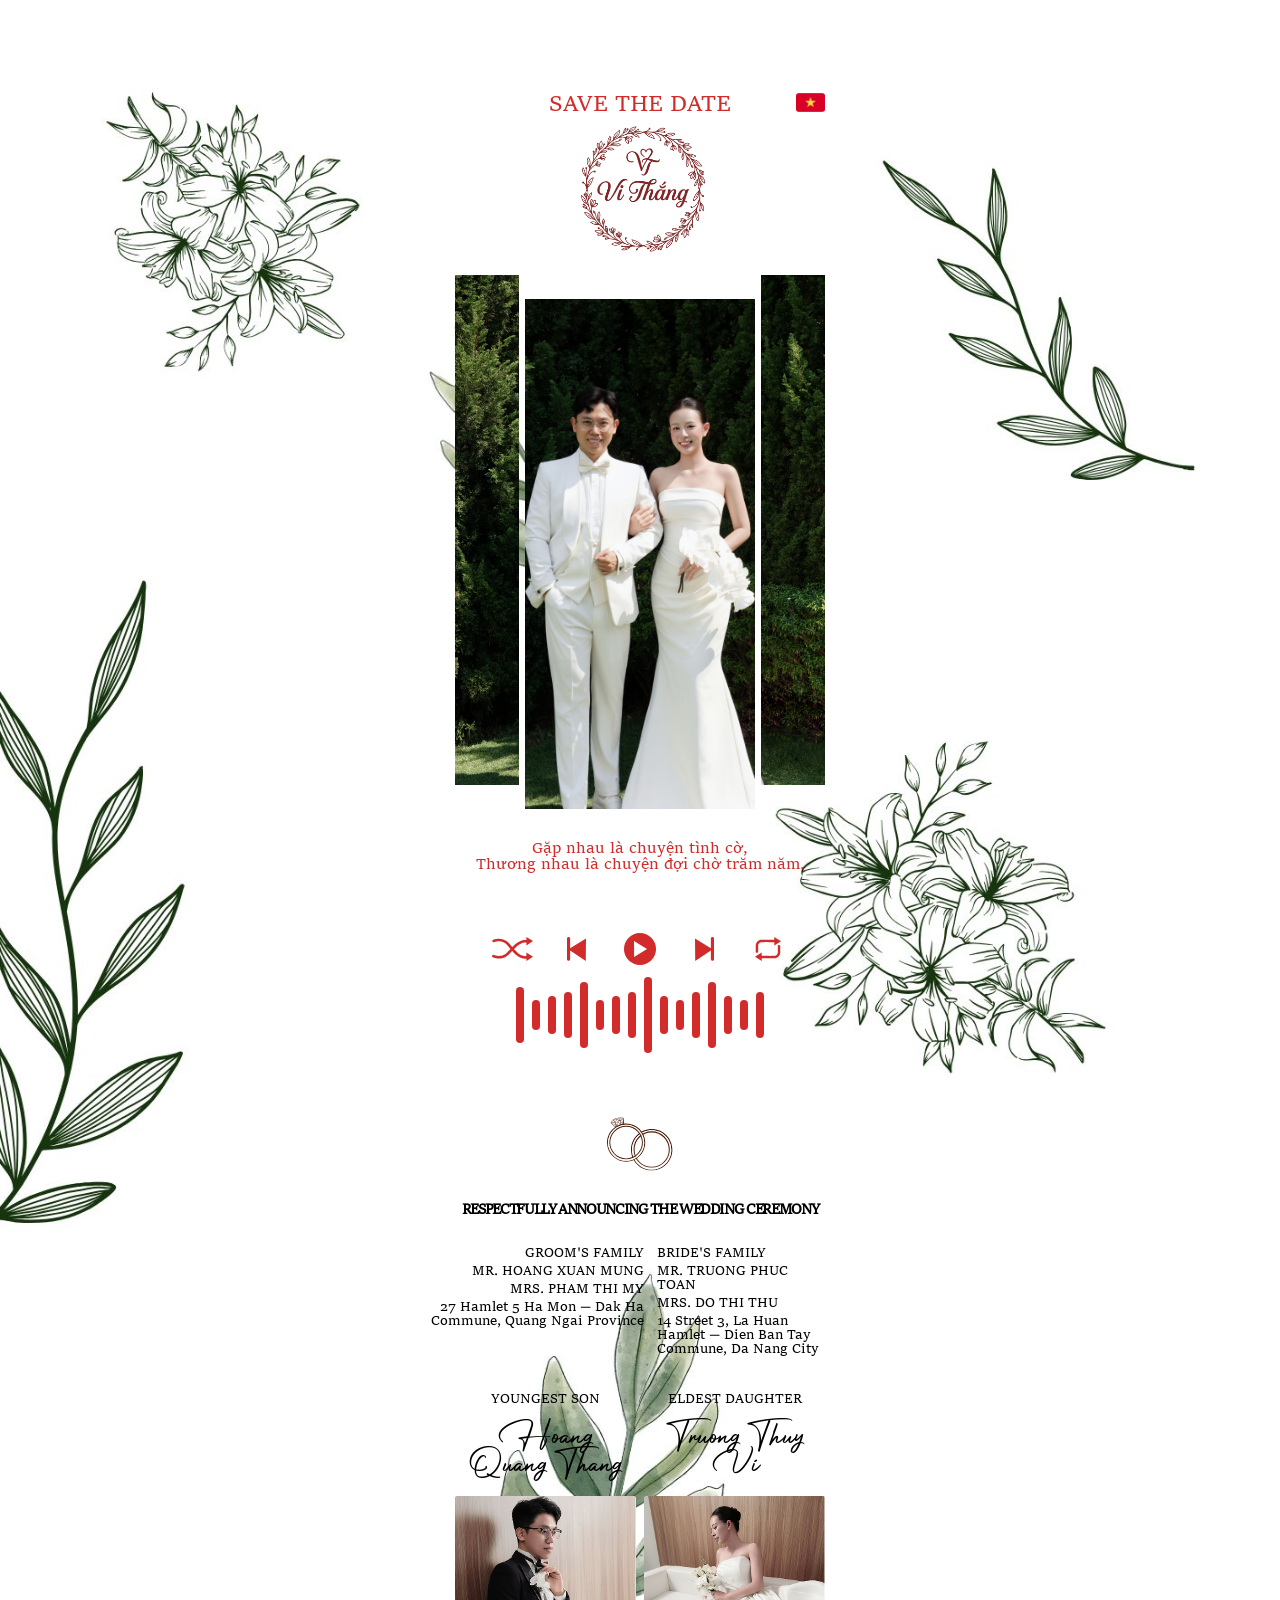
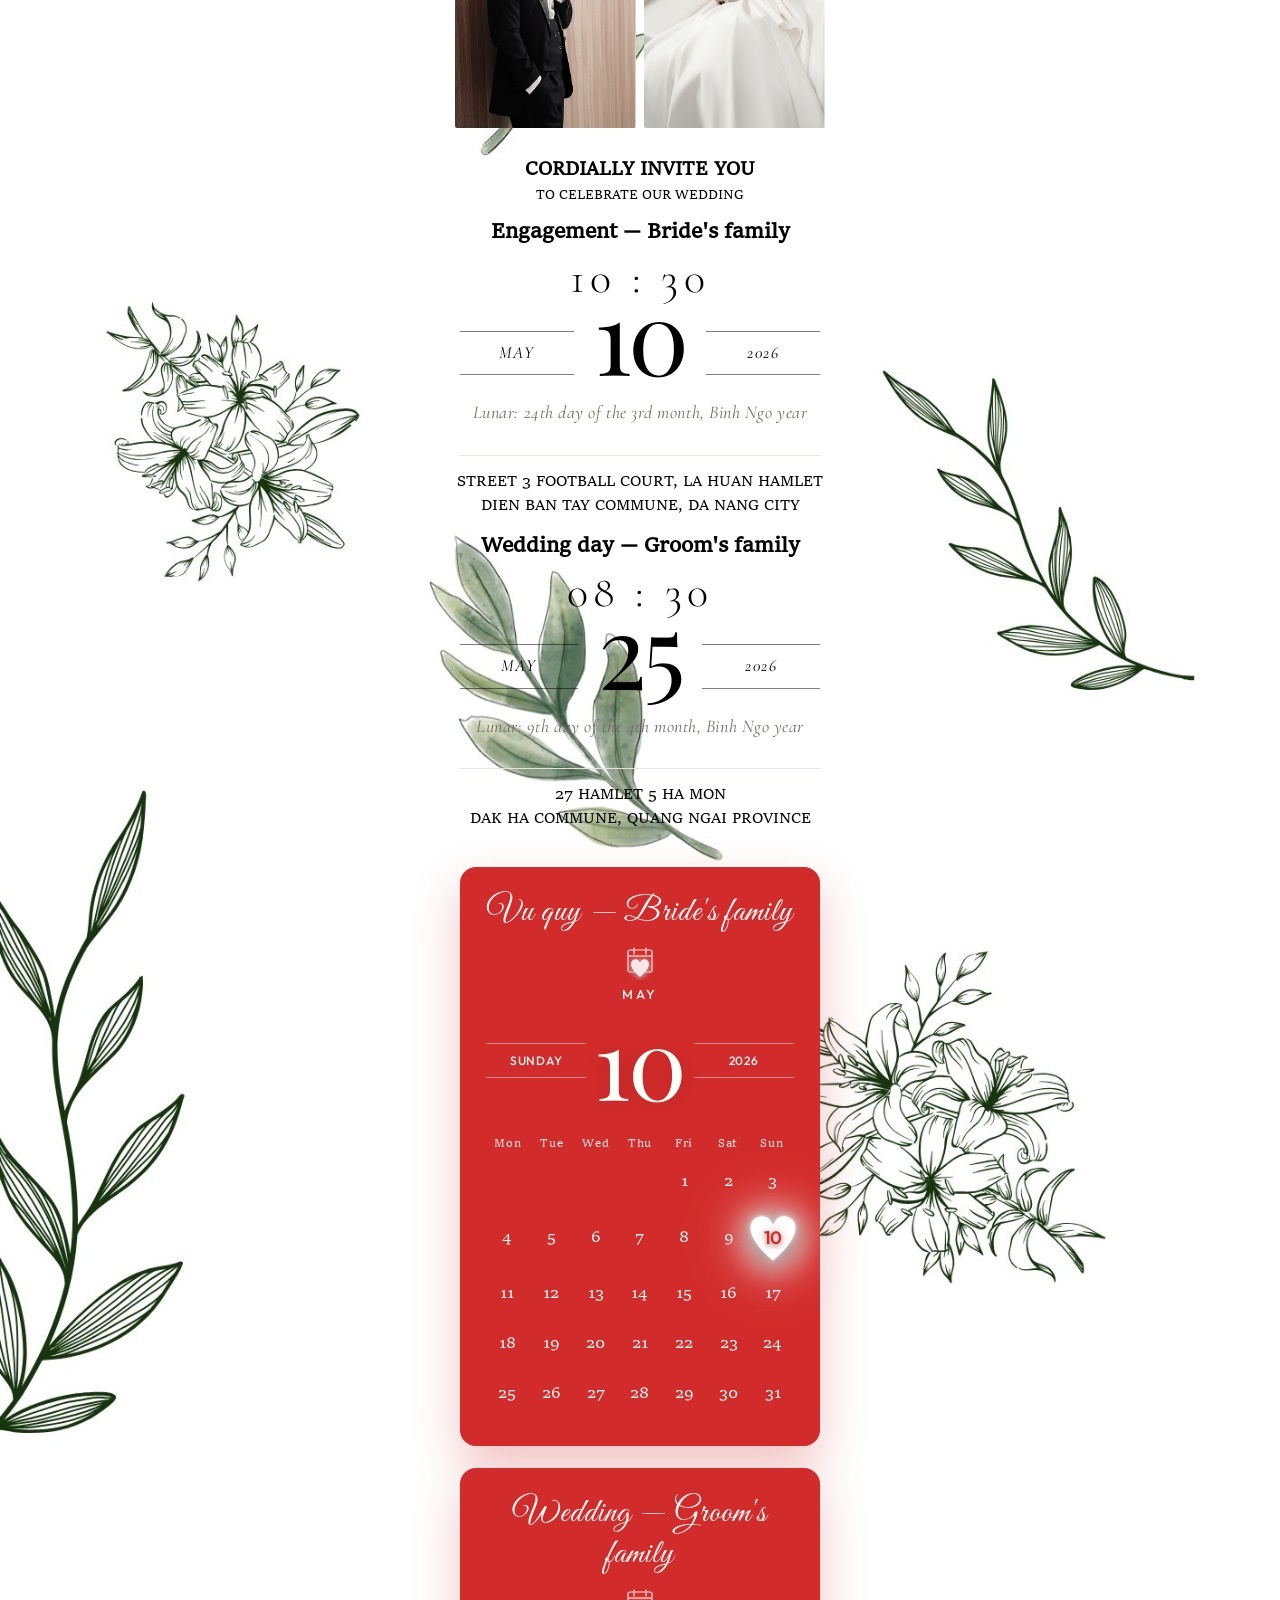
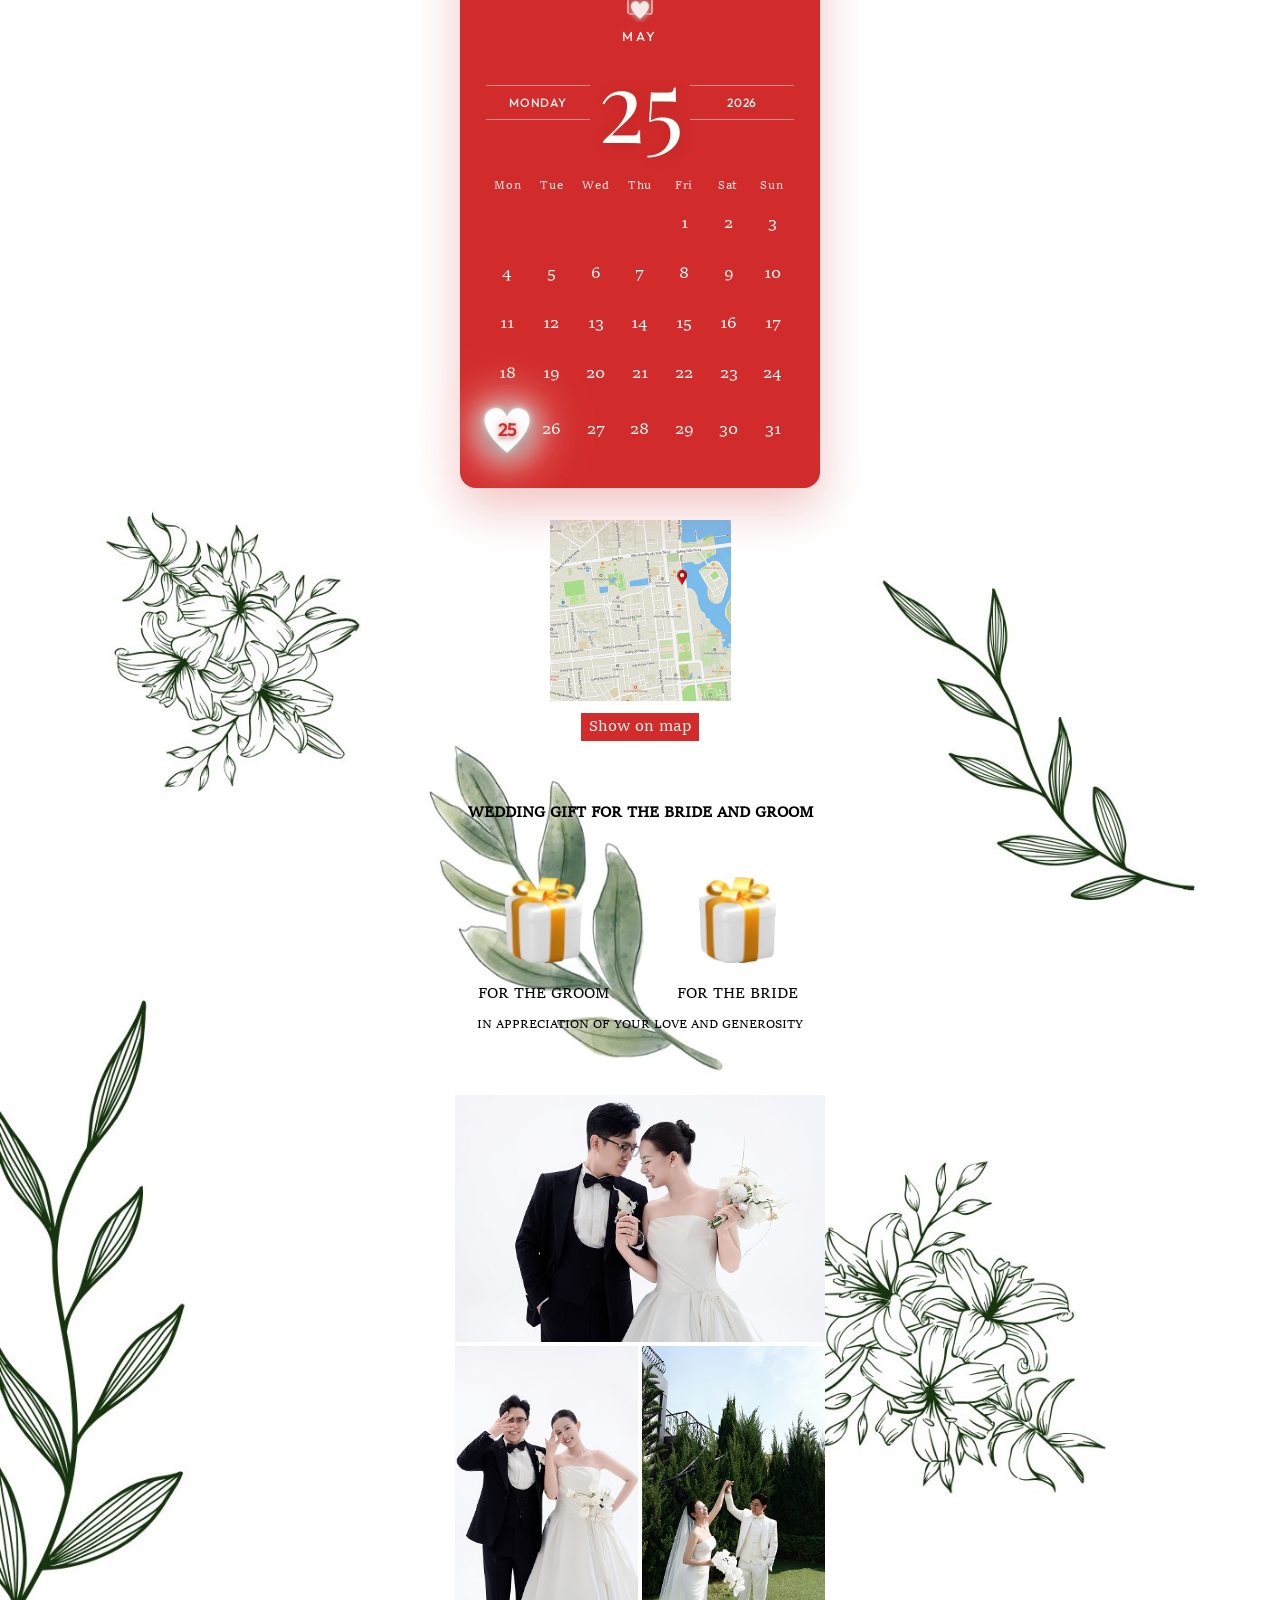
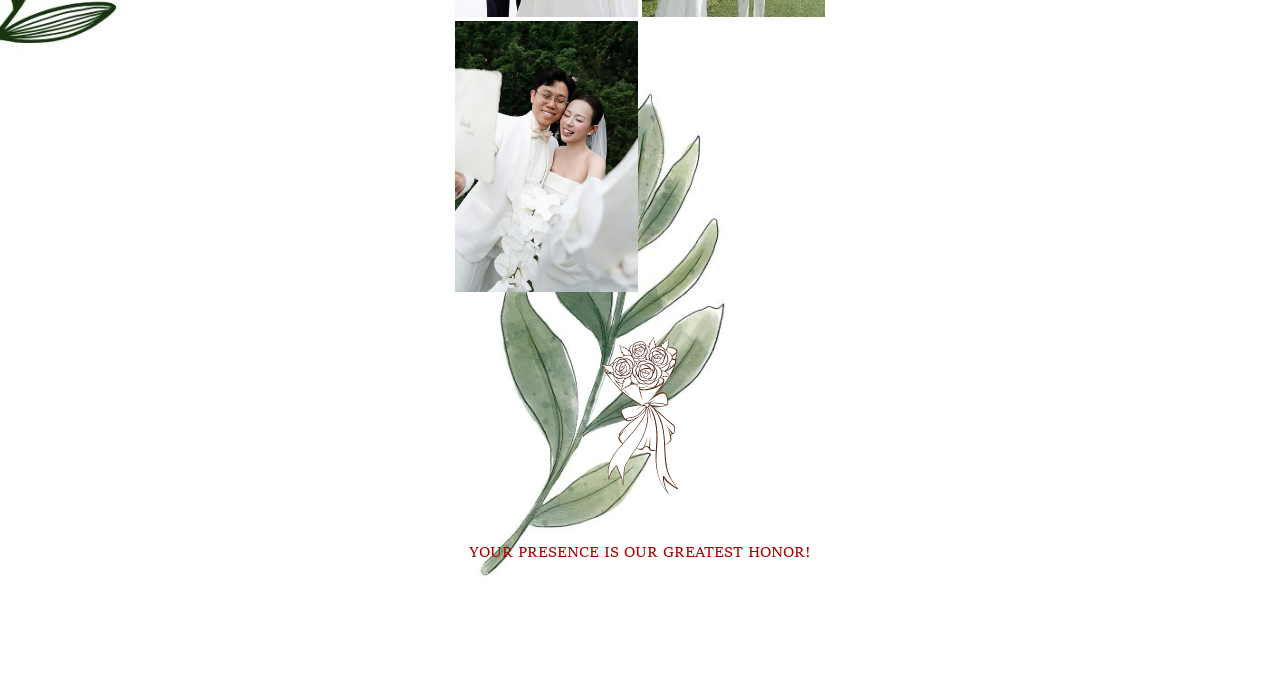
==== commit 475bf0eb: "Update" ====
--- a/index.html
+++ b/index.html
@@ -15,7 +15,7 @@
     <link rel="stylesheet" href="styles.css" />
     <link rel="preconnect" href="https://fonts.googleapis.com">
     <link rel="preconnect" href="https://fonts.gstatic.com" crossorigin>
-    <link href="https://fonts.googleapis.com/css2?family=Inter:ital,opsz,wght@0,14..32,100..900;1,14..32,100..900&family=Pinyon+Script&display=swap" rel="stylesheet">
+    <link href="https://fonts.googleapis.com/css2?family=Inter:ital,opsz,wght@0,14..32,100..900;1,14..32,100..900&family=Pinyon+Script&family=Playfair+Display:ital,wght@0,300;0,400;0,500;0,600;1,400&family=Cormorant+Garamond:ital,wght@0,300;0,400;0,500;0,600;1,400&family=Great+Vibes&family=Outfit:wght@400;500;600&display=swap" rel="stylesheet">
   </head>
   <body>
     <audio
@@ -154,24 +154,131 @@
       <section class="invite-card reveal">
         <p class="invite-top">CORDIALLY INVITE YOU</p>
         <p class="invite-sub">To celebrate our wedding</p>
-        <h3 class="invite-venue">GROOM'S FAMILY HOME</h3>
-        <p class="invite-sub">Sunday, May 25, 2026 — 8:30 a.m.</p>
-        <p class="invite-sub">Lunar: 9th day of the 4th month, Binh Ngo year</p>
+        <h3 class="invite-venue invite-venue--compact">Engagement — Bride's family</h3>
+        <div class="date-rail" aria-label="Engagement ceremony date and time">
+          <p class="date-rail__time">10 : 30</p>
+          <div class="date-rail__row">
+            <div class="date-rail__side">
+              <div class="date-rail__lines">
+                <span class="date-rail__rule" aria-hidden="true"></span>
+                <span class="date-rail__lines-label">MAY</span>
+                <span class="date-rail__rule" aria-hidden="true"></span>
+              </div>
+            </div>
+            <div class="date-rail__day">10</div>
+            <div class="date-rail__side">
+              <div class="date-rail__lines">
+                <span class="date-rail__rule" aria-hidden="true"></span>
+                <span class="date-rail__lines-label">2026</span>
+                <span class="date-rail__rule" aria-hidden="true"></span>
+              </div>
+            </div>
+          </div>
+          <p class="date-rail__lunar">Lunar: 24th day of the 3rd month, Binh Ngo year</p>
+        </div>
+        <div class="invite-address">
+          <p>STREET 3 FOOTBALL COURT, LA HUAN HAMLET</p>
+          <p>DIEN BAN TAY COMMUNE, DA NANG CITY</p>
+        </div>
+        <h3 class="invite-venue invite-venue--compact" style="margin-top: 1.25rem">Wedding day — Groom's family</h3>
+        <div class="date-rail" aria-label="Wedding ceremony date and time">
+          <p class="date-rail__time">08 : 30</p>
+          <div class="date-rail__row">
+            <div class="date-rail__side">
+              <div class="date-rail__lines">
+                <span class="date-rail__rule" aria-hidden="true"></span>
+                <span class="date-rail__lines-label">MAY</span>
+                <span class="date-rail__rule" aria-hidden="true"></span>
+              </div>
+            </div>
+            <div class="date-rail__day">25</div>
+            <div class="date-rail__side">
+              <div class="date-rail__lines">
+                <span class="date-rail__rule" aria-hidden="true"></span>
+                <span class="date-rail__lines-label">2026</span>
+                <span class="date-rail__rule" aria-hidden="true"></span>
+              </div>
+            </div>
+          </div>
+          <p class="date-rail__lunar">Lunar: 9th day of the 4th month, Binh Ngo year</p>
+        </div>
         <div class="invite-address">
           <p>27 HAMLET 5 HA MON</p>
           <p>DAK HA COMMUNE, QUANG NGAI PROVINCE</p>
         </div>
-        <h3 class="invite-venue" style="margin-top: 1.25rem">BRIDE'S FAMILY HOME</h3>
-        <p class="invite-sub">Sunday, May 10, 2026 — 10:30 a.m.</p>
-        <p class="invite-sub">Lunar: 24th day of the 3rd month, Binh Ngo year</p>
-        <div class="invite-address">
-          <p>STREET 3 FOOTBALL COURT, LA HUAN HAMLET</p>
-          <p>DIEN BAN TAY COMMUNE, DA NANG CITY</p>
-        </div>
       </section>
 
       <section class="calendar-block reveal">
-        <img loading="lazy" decoding="async" src="./assets/calendar.jpg" alt="Lịch cưới" />
+        <article class="save-date-card" aria-label="Engagement May 10 2026">
+          <p class="save-date-card__label">Vu quy — Bride's family</p>
+          <svg class="save-date-card__icon" width="40" height="40" viewBox="0 0 40 40" fill="none" xmlns="http://www.w3.org/2000/svg" aria-hidden="true">
+            <rect x="8" y="10" width="24" height="22" rx="2" stroke="currentColor" stroke-width="1.2"/>
+            <path d="M8 16h24" stroke="currentColor" stroke-width="1.2"/>
+            <path d="M14 8v6M26 8v6" stroke="currentColor" stroke-width="1.2" stroke-linecap="round"/>
+            <svg class="save-date-card__heart" x="9" y="17" width="22" height="22" viewBox="0 0 100 100" aria-hidden="true" focusable="false">
+              <path fill="currentColor" d="M50 90C23 68 10 48 10 32 10 20 19 11 31 11 39 11 46 17 50 26 54 17 61 11 69 11 81 11 90 20 90 32 90 48 77 68 50 90z" />
+            </svg>
+          </svg>
+          <p class="save-date-card__month">MAY</p>
+          <div class="save-date-card__hero">
+            <div class="save-date-card__side">
+              <div class="save-date-card__side-inner">SUNDAY</div>
+            </div>
+            <div class="save-date-card__day">10</div>
+            <div class="save-date-card__side">
+              <div class="save-date-card__side-inner">2026</div>
+            </div>
+          </div>
+          <div class="save-date-card__mini mini-cal" aria-hidden="true">
+            <div class="mini-cal__dows">
+              <span>Mon</span><span>Tue</span><span>Wed</span><span>Thu</span><span>Fri</span><span>Sat</span><span>Sun</span>
+            </div>
+            <div class="mini-cal__cells">
+              <span class="mini-cal__cell mini-cal__cell--muted"></span><span class="mini-cal__cell mini-cal__cell--muted"></span><span class="mini-cal__cell mini-cal__cell--muted"></span><span class="mini-cal__cell mini-cal__cell--muted"></span>
+              <span class="mini-cal__cell">1</span><span class="mini-cal__cell">2</span><span class="mini-cal__cell">3</span>
+              <span class="mini-cal__cell">4</span><span class="mini-cal__cell">5</span><span class="mini-cal__cell">6</span><span class="mini-cal__cell">7</span><span class="mini-cal__cell">8</span><span class="mini-cal__cell">9</span>
+              <span class="mini-cal__cell mini-cal__cell--picked"><span class="mini-cal__picked-inner"><svg class="mini-cal__heart" viewBox="0 0 100 100" aria-hidden="true" focusable="false"><path fill="currentColor" d="M50 90C23 68 10 48 10 32 10 20 19 11 31 11 39 11 46 17 50 26 54 17 61 11 69 11 81 11 90 20 90 32 90 48 77 68 50 90z"/></svg><span class="mini-cal__num">10</span></span></span>
+              <span class="mini-cal__cell">11</span><span class="mini-cal__cell">12</span><span class="mini-cal__cell">13</span><span class="mini-cal__cell">14</span><span class="mini-cal__cell">15</span><span class="mini-cal__cell">16</span><span class="mini-cal__cell">17</span>
+              <span class="mini-cal__cell">18</span><span class="mini-cal__cell">19</span><span class="mini-cal__cell">20</span><span class="mini-cal__cell">21</span><span class="mini-cal__cell">22</span><span class="mini-cal__cell">23</span><span class="mini-cal__cell">24</span>
+              <span class="mini-cal__cell">25</span><span class="mini-cal__cell">26</span><span class="mini-cal__cell">27</span><span class="mini-cal__cell">28</span><span class="mini-cal__cell">29</span><span class="mini-cal__cell">30</span><span class="mini-cal__cell">31</span>
+            </div>
+          </div>
+        </article>
+        <article class="save-date-card" aria-label="Wedding May 25 2026">
+          <p class="save-date-card__label">Wedding — Groom's family</p>
+          <svg class="save-date-card__icon" width="40" height="40" viewBox="0 0 40 40" fill="none" xmlns="http://www.w3.org/2000/svg" aria-hidden="true">
+            <rect x="8" y="10" width="24" height="22" rx="2" stroke="currentColor" stroke-width="1.2"/>
+            <path d="M8 16h24" stroke="currentColor" stroke-width="1.2"/>
+            <path d="M14 8v6M26 8v6" stroke="currentColor" stroke-width="1.2" stroke-linecap="round"/>
+            <svg class="save-date-card__heart" x="9" y="17" width="22" height="22" viewBox="0 0 100 100" aria-hidden="true" focusable="false">
+              <path fill="currentColor" d="M50 90C23 68 10 48 10 32 10 20 19 11 31 11 39 11 46 17 50 26 54 17 61 11 69 11 81 11 90 20 90 32 90 48 77 68 50 90z" />
+            </svg>
+          </svg>
+          <p class="save-date-card__month">MAY</p>
+          <div class="save-date-card__hero">
+            <div class="save-date-card__side">
+              <div class="save-date-card__side-inner">MONDAY</div>
+            </div>
+            <div class="save-date-card__day">25</div>
+            <div class="save-date-card__side">
+              <div class="save-date-card__side-inner">2026</div>
+            </div>
+          </div>
+          <div class="save-date-card__mini mini-cal" aria-hidden="true">
+            <div class="mini-cal__dows">
+              <span>Mon</span><span>Tue</span><span>Wed</span><span>Thu</span><span>Fri</span><span>Sat</span><span>Sun</span>
+            </div>
+            <div class="mini-cal__cells">
+              <span class="mini-cal__cell mini-cal__cell--muted"></span><span class="mini-cal__cell mini-cal__cell--muted"></span><span class="mini-cal__cell mini-cal__cell--muted"></span><span class="mini-cal__cell mini-cal__cell--muted"></span>
+              <span class="mini-cal__cell">1</span><span class="mini-cal__cell">2</span><span class="mini-cal__cell">3</span>
+              <span class="mini-cal__cell">4</span><span class="mini-cal__cell">5</span><span class="mini-cal__cell">6</span><span class="mini-cal__cell">7</span><span class="mini-cal__cell">8</span><span class="mini-cal__cell">9</span><span class="mini-cal__cell">10</span>
+              <span class="mini-cal__cell">11</span><span class="mini-cal__cell">12</span><span class="mini-cal__cell">13</span><span class="mini-cal__cell">14</span><span class="mini-cal__cell">15</span><span class="mini-cal__cell">16</span><span class="mini-cal__cell">17</span>
+              <span class="mini-cal__cell">18</span><span class="mini-cal__cell">19</span><span class="mini-cal__cell">20</span><span class="mini-cal__cell">21</span><span class="mini-cal__cell">22</span><span class="mini-cal__cell">23</span><span class="mini-cal__cell">24</span>
+              <span class="mini-cal__cell mini-cal__cell--picked"><span class="mini-cal__picked-inner"><svg class="mini-cal__heart" viewBox="0 0 100 100" aria-hidden="true" focusable="false"><path fill="currentColor" d="M50 90C23 68 10 48 10 32 10 20 19 11 31 11 39 11 46 17 50 26 54 17 61 11 69 11 81 11 90 20 90 32 90 48 77 68 50 90z"/></svg><span class="mini-cal__num">25</span></span></span>
+              <span class="mini-cal__cell">26</span><span class="mini-cal__cell">27</span><span class="mini-cal__cell">28</span><span class="mini-cal__cell">29</span><span class="mini-cal__cell">30</span><span class="mini-cal__cell">31</span>
+            </div>
+          </div>
+        </article>
       </section>
 
       <section class="location-block reveal">
@@ -184,8 +291,12 @@
         <div class="gift-row">
           <article
             class="gift-card pop-in gift-card--qr"
-            data-qr-src="./assets/qr-groom.jpg"
+            data-qr-src="./assets/qr-groom.png"
             data-qr-alt="VietQR transfer — groom"
+            data-qr-role="Groom"
+            data-qr-bank="Techcombank"
+            data-qr-holder="HOANG QUANG THANG"
+            data-qr-account="1903 5882 3810 12"
             role="button"
             tabindex="0"
             aria-haspopup="dialog"
@@ -195,8 +306,12 @@
           </article>
           <article
             class="gift-card pop-in gift-card--qr"
-            data-qr-src="./assets/qr-bride.jpg"
+            data-qr-src="./assets/qr-bride.png"
             data-qr-alt="VietQR transfer — bride"
+            data-qr-role="Bride"
+            data-qr-bank="Vietcombank"
+            data-qr-holder="TRUONG THI THUY VI"
+            data-qr-account="9764473220"
             role="button"
             tabindex="0"
             aria-haspopup="dialog"
@@ -238,6 +353,18 @@
           <p>YOUR PRESENCE IS OUR GREATEST HONOR!</p>
         </div>
       </section>
+
+      <footer class="site-footer reveal">
+        <p class="site-footer__text">
+          Website by
+          <a
+            class="site-footer__link"
+            href="https://trangiavinh.netlify.app/"
+            target="_blank"
+            rel="noopener noreferrer"
+            >Tran Gia Vinh — portfolio</a>
+        </p>
+      </footer>
     </main>
 
     <div class="qr-modal" id="qr-modal" hidden>
@@ -251,8 +378,17 @@
         <button type="button" class="qr-modal__close" data-qr-close aria-label="Close">
           &times;
         </button>
-        <h2 id="qr-modal-title" class="qr-modal__title">Quét mã chuyển khoản</h2>
-        <img class="qr-modal__img" src="" alt="" />
+        <h2 id="qr-modal-title" class="qr-modal__title">Scan to transfer</h2>
+        <div class="qr-modal__meta">
+          <p id="qr-modal-role" class="qr-modal__role" hidden></p>
+          <p id="qr-modal-holder" class="qr-modal__holder" hidden></p>
+          <p id="qr-modal-account" class="qr-modal__account" hidden></p>
+        </div>
+        <div class="qr-modal__qr-card">
+          <div id="qr-modal-strip" class="qr-modal__strip" hidden></div>
+          <img class="qr-modal__img" src="" alt="" />
+          <p class="qr-modal__networks">VIETQR · napas 247</p>
+        </div>
       </div>
     </div>
 
--- a/styles.css
+++ b/styles.css
@@ -59,6 +59,10 @@
   display: flex;
   justify-content: center;
   min-height: 100dvh;
+  background-image: url('./assets/background-site.jpg');
+  background-size: contain;
+  background-position: center;
+  background-repeat: repeat;
 }
 
 .site-shell {
@@ -205,7 +209,7 @@
 }
 
 .player-ui {
-  color: #5f7f4f;
+  color: var(--red);
 }
 
 .player-controls {
@@ -249,7 +253,7 @@
 .bar {
   width: 8px;
   border-radius: 999px;
-  background: #5f7f4f;
+  background: var(--red);
   transform-origin: center center;
 }
 
@@ -498,32 +502,108 @@
   margin-bottom: 8px;
 }
 
-.invite-time {
-  display: flex;
-  align-items: center;
+.invite-venue--compact {
+  font-size: 22px;
+  line-height: 1.15;
+  margin: 0 0 10px;
+}
+
+.date-rail {
+  margin: 0 auto 18px;
+  max-width: 360px;
+  padding-bottom: 30px;
+  border-bottom: 1px solid var(--border);
+  text-align: center;
+  font-family: "Cormorant Garamond", "Sitka Text", Georgia, serif;
+}
+
+.date-rail__time {
+  font-family: "Cormorant Garamond", serif;
+  font-size: clamp(34px, 9vw, 44px);
+  font-weight: 300;
+  letter-spacing: 0.12em;
+  margin: 0 0 22px;
+  color: var(--text);
+  line-height: 1.05;
+}
+
+.date-rail__row {
+  display: grid;
+  grid-template-columns: minmax(0, 1fr) auto minmax(0, 1fr);
+  align-items: center;
+  justify-items: center;
+  column-gap: clamp(10px, 2.5vw, 18px);
+  width: 100%;
+  max-width: 100%;
+  margin: 0 auto;
+}
+
+.date-rail__side {
+  display: flex;
   justify-content: center;
+  align-items: center;
+  width: 100%;
+  min-width: 0;
+}
+
+.date-rail__lines {
+  display: flex;
   flex-direction: column;
-  gap: 6px;
-  padding-bottom: 64px;
-  border-bottom: 1px solid var(--red);
-  margin-bottom: 64px;
-}
-
-.invite-time img {
-  width: 100%;
-}
-
-.invite-time p {
-  font-family: "Sitka Text";
-  font-weight: 400;
-  font-style: normal;
-  font-size: 14px;
-  line-height: 1;
-  letter-spacing: 0;
-  color: var(--text);
-  text-align: center;
-  margin: 0;
-  padding: 0 0 12px;
+  align-items: stretch;
+  justify-content: center;
+  gap: 10px;
+  width: 100%;
+  max-width: 122px;
+  margin: 0 auto;
+  padding: 0;
+  border: 0;
+  text-align: center;
+}
+
+.date-rail__rule {
+  display: block;
+  height: 1px;
+  background-color: rgba(0, 0, 0, 0.5);
+  flex-shrink: 0;
+  width: 100%;
+}
+
+.date-rail__lines-label {
+  display: block;
+  font-family: "Cormorant Garamond", serif;
+  font-size: clamp(14px, 3.4vw, 17px);
+  font-weight: 400;
+  font-style: italic;
+  letter-spacing: 0.09em;
+  text-transform: uppercase;
+  line-height: 1.3;
+  padding: 0 2px;
+}
+
+.date-rail__day {
+  grid-column: 2;
+  justify-self: center;
+  align-self: center;
+  font-family: "Playfair Display", "Cormorant Garamond", Georgia, serif;
+  font-size: clamp(72px, 21vw, 102px);
+  line-height: 0.92;
+  font-weight: 300;
+  letter-spacing: -0.03em;
+  padding: 0 2px;
+  text-align: center;
+  margin-top: -35px;
+}
+
+.date-rail__lunar {
+  margin: 18px 0 0;
+  font-family: "Cormorant Garamond", serif;
+  font-size: clamp(15px, 3.6vw, 18px);
+  font-style: italic;
+  font-weight: 400;
+  letter-spacing: 0.03em;
+  color: var(--muted);
+  text-transform: none;
+  line-height: 1.35;
 }
 
 .invite-address p {
@@ -576,13 +656,284 @@
 
 .calendar-block {
   padding: 32px 0;
-  font-size: 0;
-}
-
-.calendar-block img {
-  width: 100%;
-  height: auto;
-  object-fit: cover;
+  display: flex;
+  flex-direction: column;
+  align-items: center;
+  gap: 22px;
+  font-size: initial;
+  position: relative;
+  z-index: 1;
+}
+
+.save-date-card {
+  width: 100%;
+  max-width: 360px;
+  margin: 0 auto;
+  background: var(--red);
+  color: #fffef9;
+  padding: clamp(16px, 4.5vw, 26px) clamp(16px, 4.5vw, 26px) clamp(22px, 5.5vw, 30px);
+  display: flex;
+  flex-direction: column;
+  align-items: center;
+  text-align: center;
+  font-family: "Cormorant Garamond", "Sitka Text", Georgia, serif;
+  font-weight: 400;
+  box-sizing: border-box;
+  border-radius: 16px;
+  box-shadow: 0 20px 48px rgba(210, 43, 43, 0.28);
+}
+
+.save-date-card__label {
+  font-family: "Great Vibes", cursive;
+  font-size: clamp(24px, 6.8vw, 34px);
+  letter-spacing: 0.03em;
+  text-transform: none;
+  margin: 0 0 6px;
+  line-height: 1.2;
+  font-weight: 400;
+  color: rgba(255, 254, 252, 0.98);
+}
+
+.save-date-card__icon {
+  width: 40px;
+  height: 40px;
+  margin-bottom: 6px;
+  opacity: 0.92;
+  color: rgba(255, 254, 252, 0.95);
+  display: block;
+}
+
+.save-date-card__icon .save-date-card__heart {
+  filter:
+    drop-shadow(0 3px 10px rgba(0, 0, 0, 0.45))
+    drop-shadow(0 0 1px rgba(255, 255, 255, 0.95))
+    drop-shadow(0 0 3px rgba(255, 255, 255, 0.75))
+    drop-shadow(0 0 14px rgba(255, 255, 255, 0.4));
+  animation: save-date-card-heart-pulse 1.8s ease-in-out infinite;
+  transform-origin: 11px 11px;
+}
+
+@keyframes save-date-card-heart-pulse {
+  0%,
+  100% {
+    filter:
+      drop-shadow(0 3px 10px rgba(0, 0, 0, 0.45))
+      drop-shadow(0 0 1px rgba(255, 255, 255, 0.9))
+      drop-shadow(0 0 4px rgba(255, 255, 255, 0.55))
+      drop-shadow(0 0 12px rgba(255, 255, 255, 0.35));
+    transform: scale(1);
+  }
+  50% {
+    filter:
+      drop-shadow(0 6px 18px rgba(0, 0, 0, 0.5))
+      drop-shadow(0 0 2px rgba(255, 248, 230, 1))
+      drop-shadow(0 0 6px rgba(255, 255, 255, 0.85))
+      drop-shadow(0 0 22px rgba(255, 255, 255, 0.65))
+      drop-shadow(0 0 36px rgba(255, 200, 180, 0.55));
+    transform: scale(1.08);
+  }
+}
+
+@media (prefers-reduced-motion: reduce) {
+  .save-date-card__icon .save-date-card__heart {
+    animation: none;
+    transform: none;
+  }
+}
+
+.save-date-card__month {
+  font-family: "Outfit", system-ui, sans-serif;
+  font-size: 13px;
+  font-style: normal;
+  font-weight: 500;
+  letter-spacing: 0.22em;
+  margin: 0 0 12px;
+  color: rgba(255, 254, 252, 0.94);
+}
+
+.save-date-card__hero {
+  display: flex;
+  align-items: center;
+  justify-content: center;
+  gap: 6px;
+  width: 100%;
+  margin-bottom: 12px;
+}
+
+.save-date-card__side {
+  flex: 1;
+  min-width: 0;
+}
+
+.save-date-card__side-inner {
+  border-top: 1px solid rgba(255, 255, 255, 0.45);
+  border-bottom: 1px solid rgba(255, 255, 255, 0.45);
+  padding: 9px 4px;
+  font-family: "Outfit", system-ui, sans-serif;
+  font-size: 12px;
+  font-weight: 500;
+  letter-spacing: 0.07em;
+  line-height: 1.25;
+  color: rgba(255, 254, 252, 0.96);
+}
+
+.save-date-card__day {
+  flex: 0 0 auto;
+  font-family: "Playfair Display", "Cormorant Garamond", Georgia, serif;
+  font-size: clamp(60px, 20vw, 98px);
+  line-height: 0.95;
+  font-weight: 400;
+  letter-spacing: -0.02em;
+  padding: 0 2px;
+  color: #fffef9;
+  text-shadow: 0 2px 18px rgba(0, 0, 0, 0.12);
+}
+
+.save-date-card__mini {
+  width: 100%;
+  margin-top: 14px;
+  padding-top: 4px;
+  flex-shrink: 0;
+}
+
+.mini-cal__dows {
+  display: grid;
+  grid-template-columns: repeat(7, 1fr);
+  font-family: "Outfit", system-ui, sans-serif;
+  font-size: clamp(10px, 2.8vw, 12px);
+  font-weight: 500;
+  letter-spacing: 0.06em;
+  opacity: 0.88;
+  text-align: center;
+  margin-bottom: 8px;
+}
+
+.mini-cal__cells {
+  display: grid;
+  grid-template-columns: repeat(7, 1fr);
+  row-gap: 6px;
+  column-gap: 2px;
+  font-family: "Outfit", system-ui, sans-serif;
+  font-size: clamp(12px, 3.6vw, 16px);
+  font-weight: 500;
+  text-align: center;
+  align-items: center;
+}
+
+.mini-cal__cell {
+  min-height: 44px;
+  display: flex;
+  align-items: center;
+  justify-content: center;
+  position: relative;
+}
+
+.mini-cal__cell--muted {
+  visibility: hidden;
+}
+
+.mini-cal__cell--picked {
+  font-weight: 600;
+  display: flex;
+  align-items: center;
+  justify-content: center;
+  padding: 0;
+}
+
+.mini-cal__picked-inner {
+  position: relative;
+  display: flex;
+  align-items: center;
+  justify-content: center;
+  width: 100%;
+  min-height: clamp(44px, 12.5vw, 56px);
+}
+
+.mini-cal__picked-inner .mini-cal__heart {
+  position: absolute;
+  left: 50%;
+  top: 50%;
+  width: clamp(44px, 12.5vw, 56px);
+  height: clamp(44px, 12.5vw, 56px);
+  aspect-ratio: 1;
+  margin: 0;
+  color: #ffffff;
+  pointer-events: none;
+  z-index: 0;
+  overflow: visible;
+  transform: translate(-50%, -50%);
+  will-change: transform, filter;
+  filter:
+    drop-shadow(0 5px 14px rgba(0, 0, 0, 0.5))
+    drop-shadow(0 0 1.5px rgba(255, 255, 255, 1))
+    drop-shadow(0 0 4px rgba(255, 255, 255, 0.9))
+    drop-shadow(0 0 18px rgba(255, 255, 255, 0.55))
+    drop-shadow(0 0 28px rgba(255, 220, 200, 0.45));
+  animation: mini-cal-heart-pulse 1.65s ease-in-out infinite;
+}
+
+.mini-cal__picked-inner .mini-cal__heart path {
+  transform-origin: 50% 55%;
+}
+
+.mini-cal__picked-inner .mini-cal__num {
+  position: relative;
+  z-index: 1;
+  margin: 0;
+  font-family: "Outfit", system-ui, sans-serif;
+  font-size: clamp(14px, 4vw, 18px);
+  font-weight: 600;
+  color: var(--red);
+  letter-spacing: -0.02em;
+  line-height: 1;
+  text-shadow:
+    0 0 6px rgba(255, 255, 255, 0.95),
+    0 2px 4px rgba(90, 0, 0, 0.55),
+    0 0 12px rgba(210, 43, 43, 0.5);
+  transform: translateY(-0.02em);
+  display: flex;
+  align-items: center;
+  justify-content: center;
+  min-height: clamp(44px, 12.5vw, 56px);
+  width: 100%;
+}
+
+@keyframes mini-cal-heart-pulse {
+  0%,
+  100% {
+    transform: translate(-50%, -50%) scale(1);
+    filter:
+      drop-shadow(0 5px 14px rgba(0, 0, 0, 0.5))
+      drop-shadow(0 0 1.5px rgba(255, 255, 255, 1))
+      drop-shadow(0 0 4px rgba(255, 255, 255, 0.85))
+      drop-shadow(0 0 16px rgba(255, 255, 255, 0.5))
+      drop-shadow(0 0 22px rgba(255, 200, 180, 0.35));
+  }
+  45% {
+    transform: translate(-50%, -50%) scale(1.12);
+    filter:
+      drop-shadow(0 10px 26px rgba(0, 0, 0, 0.55))
+      drop-shadow(0 0 2px rgba(255, 250, 235, 1))
+      drop-shadow(0 0 8px rgba(255, 255, 255, 0.95))
+      drop-shadow(0 0 32px rgba(255, 255, 255, 0.85))
+      drop-shadow(0 0 48px rgba(255, 200, 160, 0.75))
+      drop-shadow(0 0 64px rgba(255, 160, 140, 0.45));
+  }
+  70% {
+    transform: translate(-50%, -50%) scale(1.04);
+    filter:
+      drop-shadow(0 6px 18px rgba(0, 0, 0, 0.48))
+      drop-shadow(0 0 2px rgba(255, 255, 255, 0.95))
+      drop-shadow(0 0 6px rgba(255, 255, 255, 0.75))
+      drop-shadow(0 0 24px rgba(255, 230, 210, 0.65));
+  }
+}
+
+@media (prefers-reduced-motion: reduce) {
+  .mini-cal__picked-inner .mini-cal__heart {
+    animation: none;
+    will-change: auto;
+  }
 }
 
 .location-block {
@@ -593,6 +944,8 @@
   align-items: center;
   justify-content: center;
   gap: 12px;
+  position: relative;
+  z-index: 0;
 }
 
 .location-block img {
@@ -723,10 +1076,10 @@
 .qr-modal__dialog {
   position: relative;
   z-index: 1;
-  max-width: min(340px, 100%);
+  max-width: min(400px, 100%);
   max-height: calc(100dvh - 32px);
   overflow: auto;
-  padding: 20px 16px 16px;
+  padding: 22px 18px 18px;
   background: var(--card);
   border-radius: 12px;
   box-shadow: var(--shadow);
@@ -768,18 +1121,87 @@
 }
 
 .qr-modal__title {
-  margin: 0 32px 12px 0;
-  font-size: 15px;
+  margin: 0 40px 14px 0;
+  padding-left: 2px;
+  font-size: 19px;
   font-weight: 600;
+  line-height: 1.25;
+  color: var(--text);
+  text-align: left;
+}
+
+.qr-modal__meta {
+  text-align: center;
+  margin: 0 0 16px;
+}
+
+.qr-modal__role {
+  margin: 0 0 8px;
+  font-family: "Cormorant Garamond", serif;
+  font-size: 19px;
+  font-weight: 600;
+  color: var(--red);
+}
+
+.qr-modal__holder {
+  margin: 0 0 10px;
+  font-family: "Outfit", system-ui, sans-serif;
+  font-size: clamp(20px, 5vw, 24px);
+  font-weight: 700;
+  letter-spacing: 0.04em;
+  text-transform: uppercase;
   line-height: 1.2;
   color: var(--text);
+}
+
+.qr-modal__account {
+  margin: 0;
+  font-family: "Outfit", ui-monospace, monospace;
+  font-size: clamp(24px, 6vw, 30px);
+  font-weight: 700;
+  letter-spacing: 0.08em;
+  line-height: 1.15;
+  color: var(--text);
+}
+
+.qr-modal__qr-card {
+  background: #fff;
+  border-radius: 12px;
+  overflow: hidden;
+  box-shadow: 0 10px 28px rgba(15, 12, 9, 0.1);
+  border: 1px solid var(--border);
+}
+
+.qr-modal__strip {
+  padding: 11px 14px;
+  font-family: "Outfit", system-ui, sans-serif;
+  font-size: 16px;
+  font-weight: 700;
+  letter-spacing: 0.06em;
+  text-transform: uppercase;
+  text-align: left;
+  color: var(--text);
+  border-bottom: 1px solid var(--border);
+  background: #fff;
 }
 
 .qr-modal__img {
   display: block;
   width: 100%;
   height: auto;
-  border-radius: 8px;
+  border-radius: 0;
+}
+
+.qr-modal__networks {
+  margin: 0;
+  padding: 9px 12px 11px;
+  font-family: "Outfit", system-ui, sans-serif;
+  font-size: 11px;
+  font-weight: 600;
+  letter-spacing: 0.14em;
+  text-align: center;
+  color: var(--muted);
+  background: #f6f6f4;
 }
 
 .gallery {
@@ -834,6 +1256,29 @@
   margin: 45px 0 0;
 }
 
+.site-footer {
+  text-align: center;
+  margin-top: 40px;
+  padding-bottom: 8px;
+}
+
+.site-footer__text {
+  margin: 0;
+  font-size: 13px;
+  line-height: 1.5;
+  color: var(--muted);
+}
+
+.site-footer__link {
+  color: var(--red);
+  text-decoration: underline;
+  text-underline-offset: 3px;
+}
+
+.site-footer__link:hover {
+  opacity: 0.9;
+}
+
 .photo:hover img {
   transform: scale(1.07);
 }
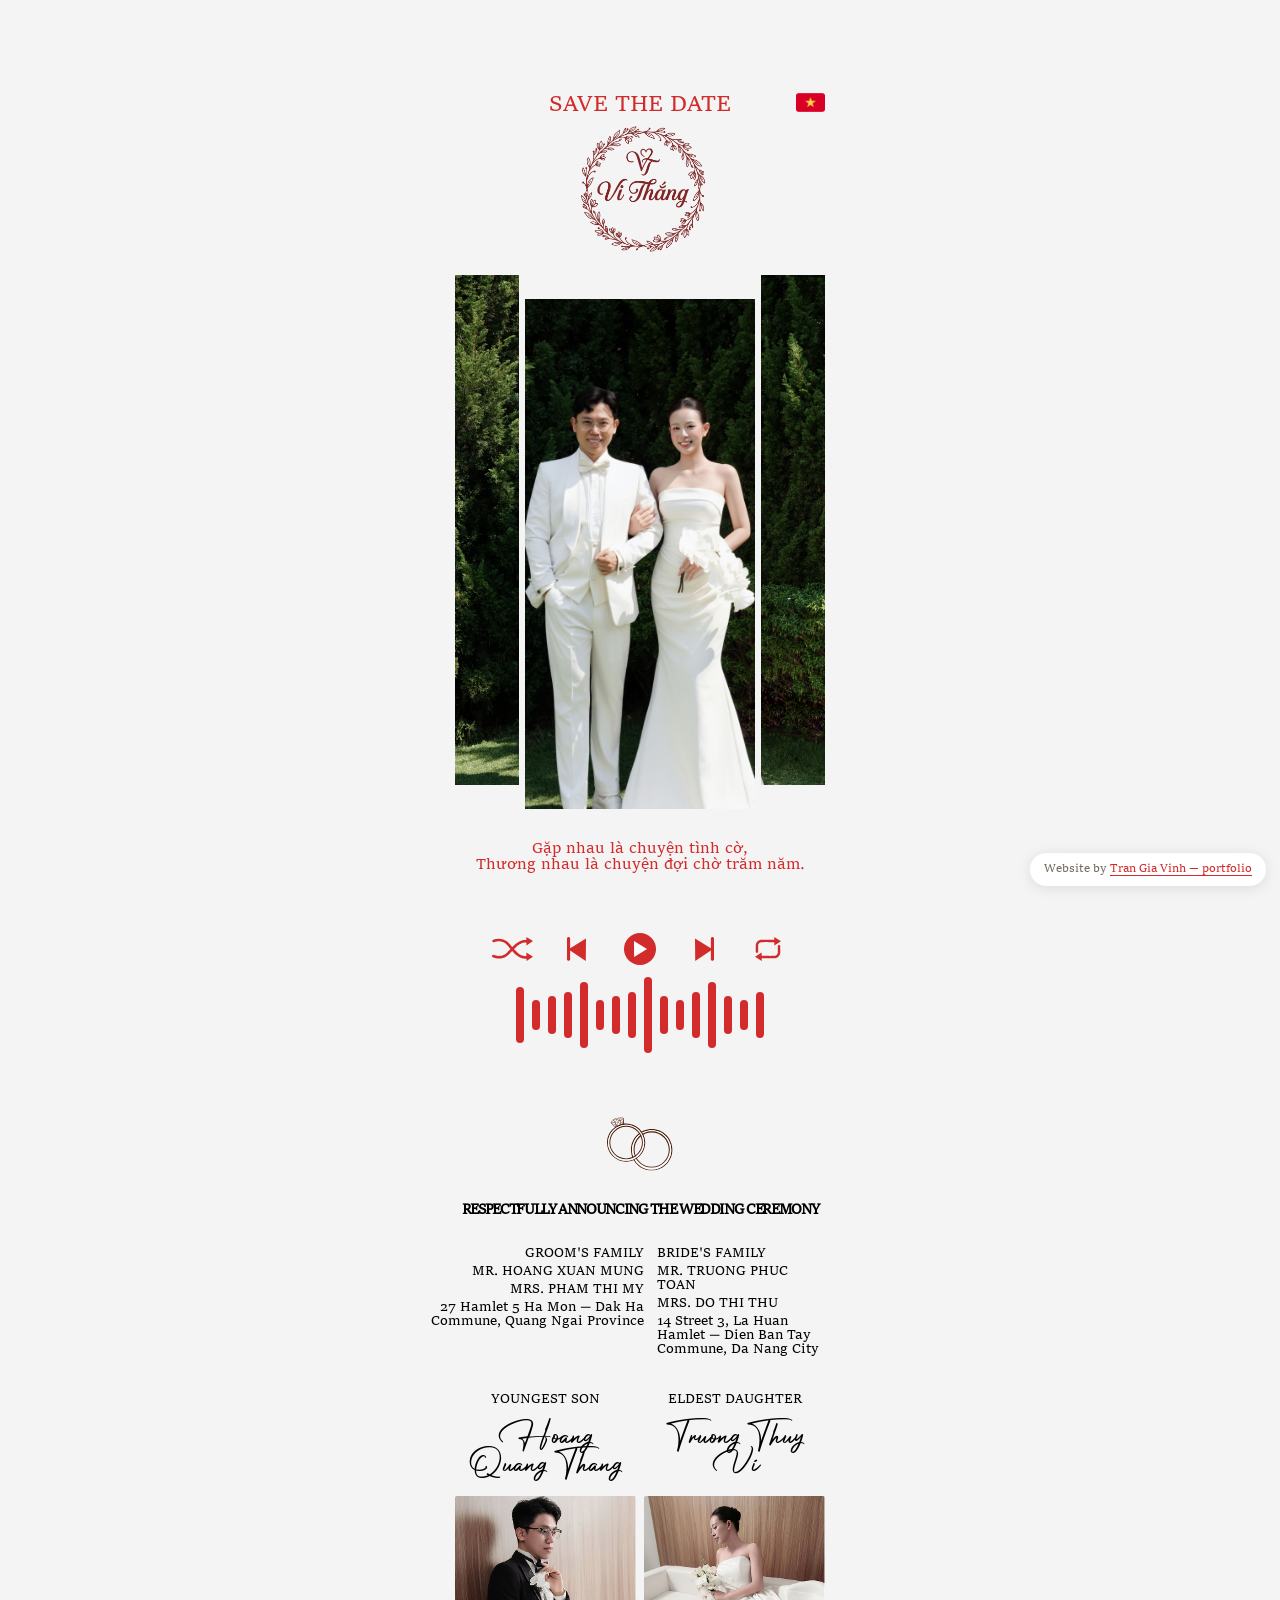
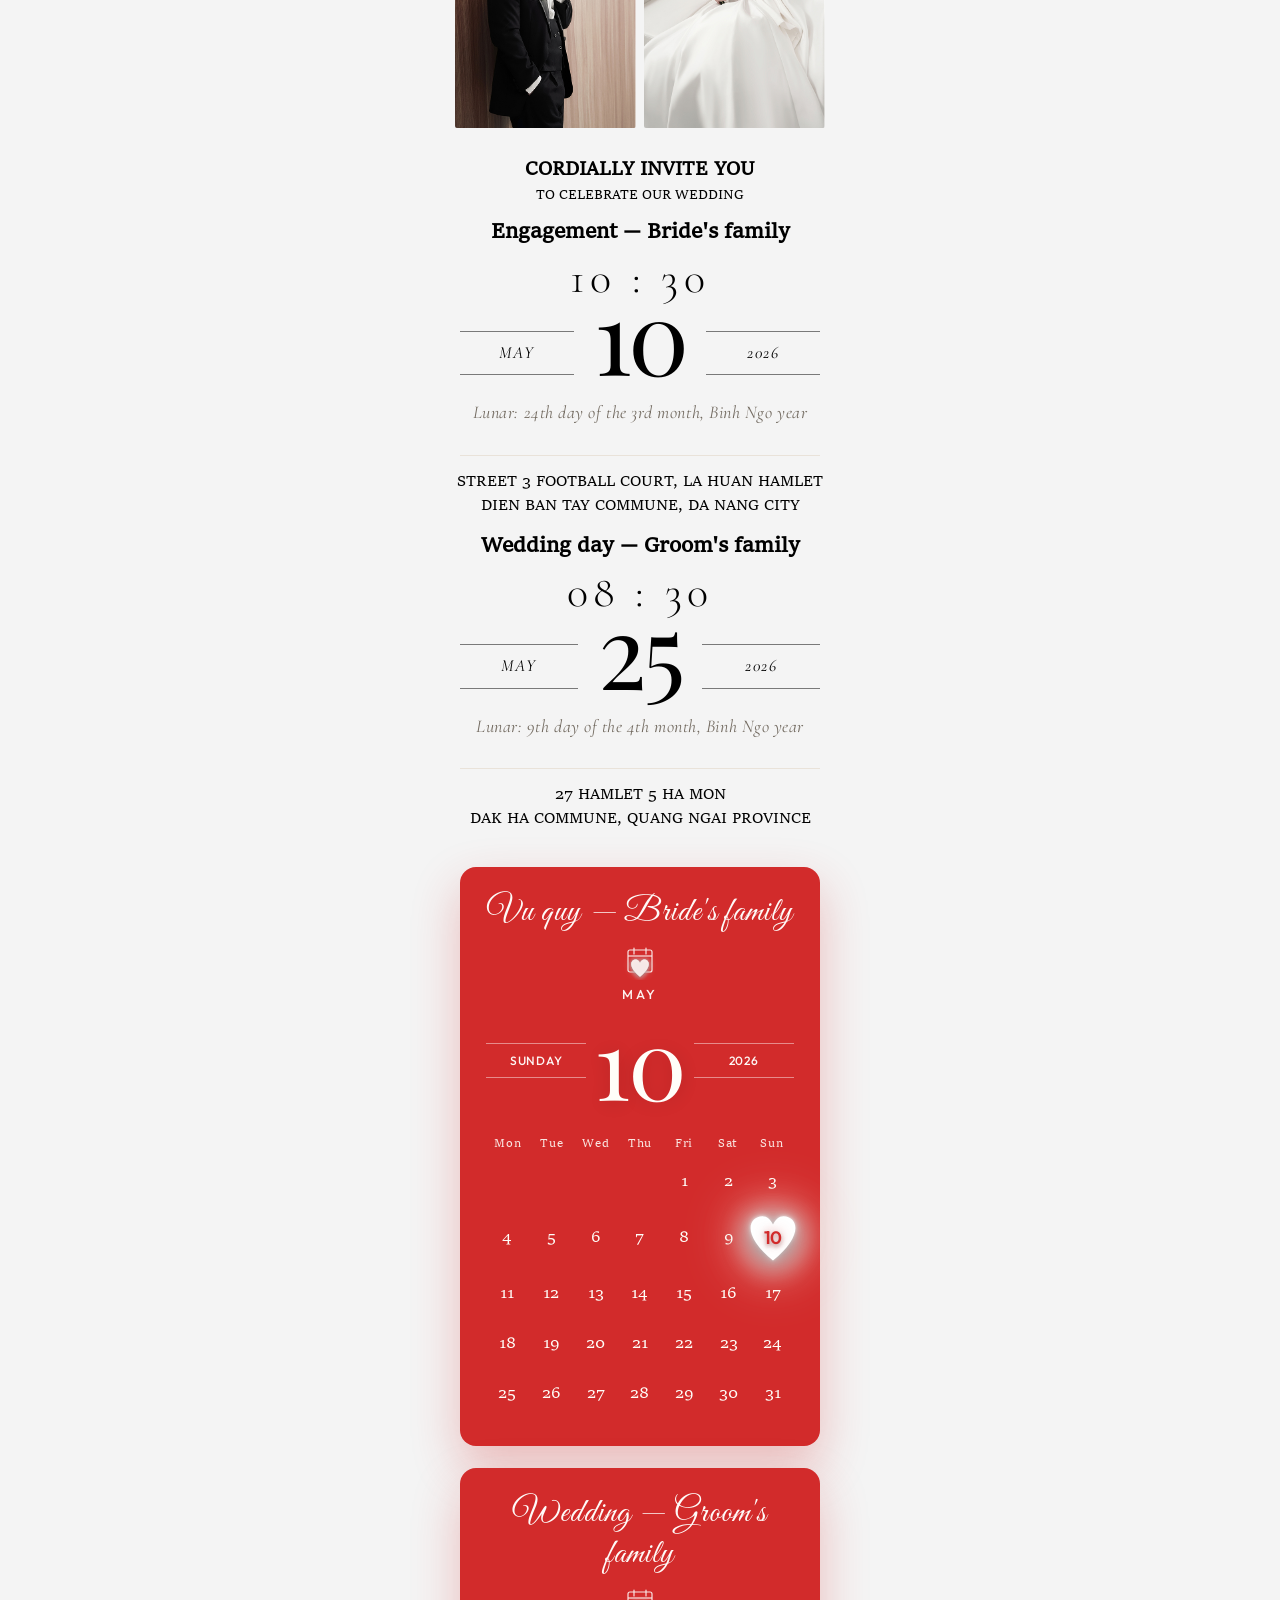
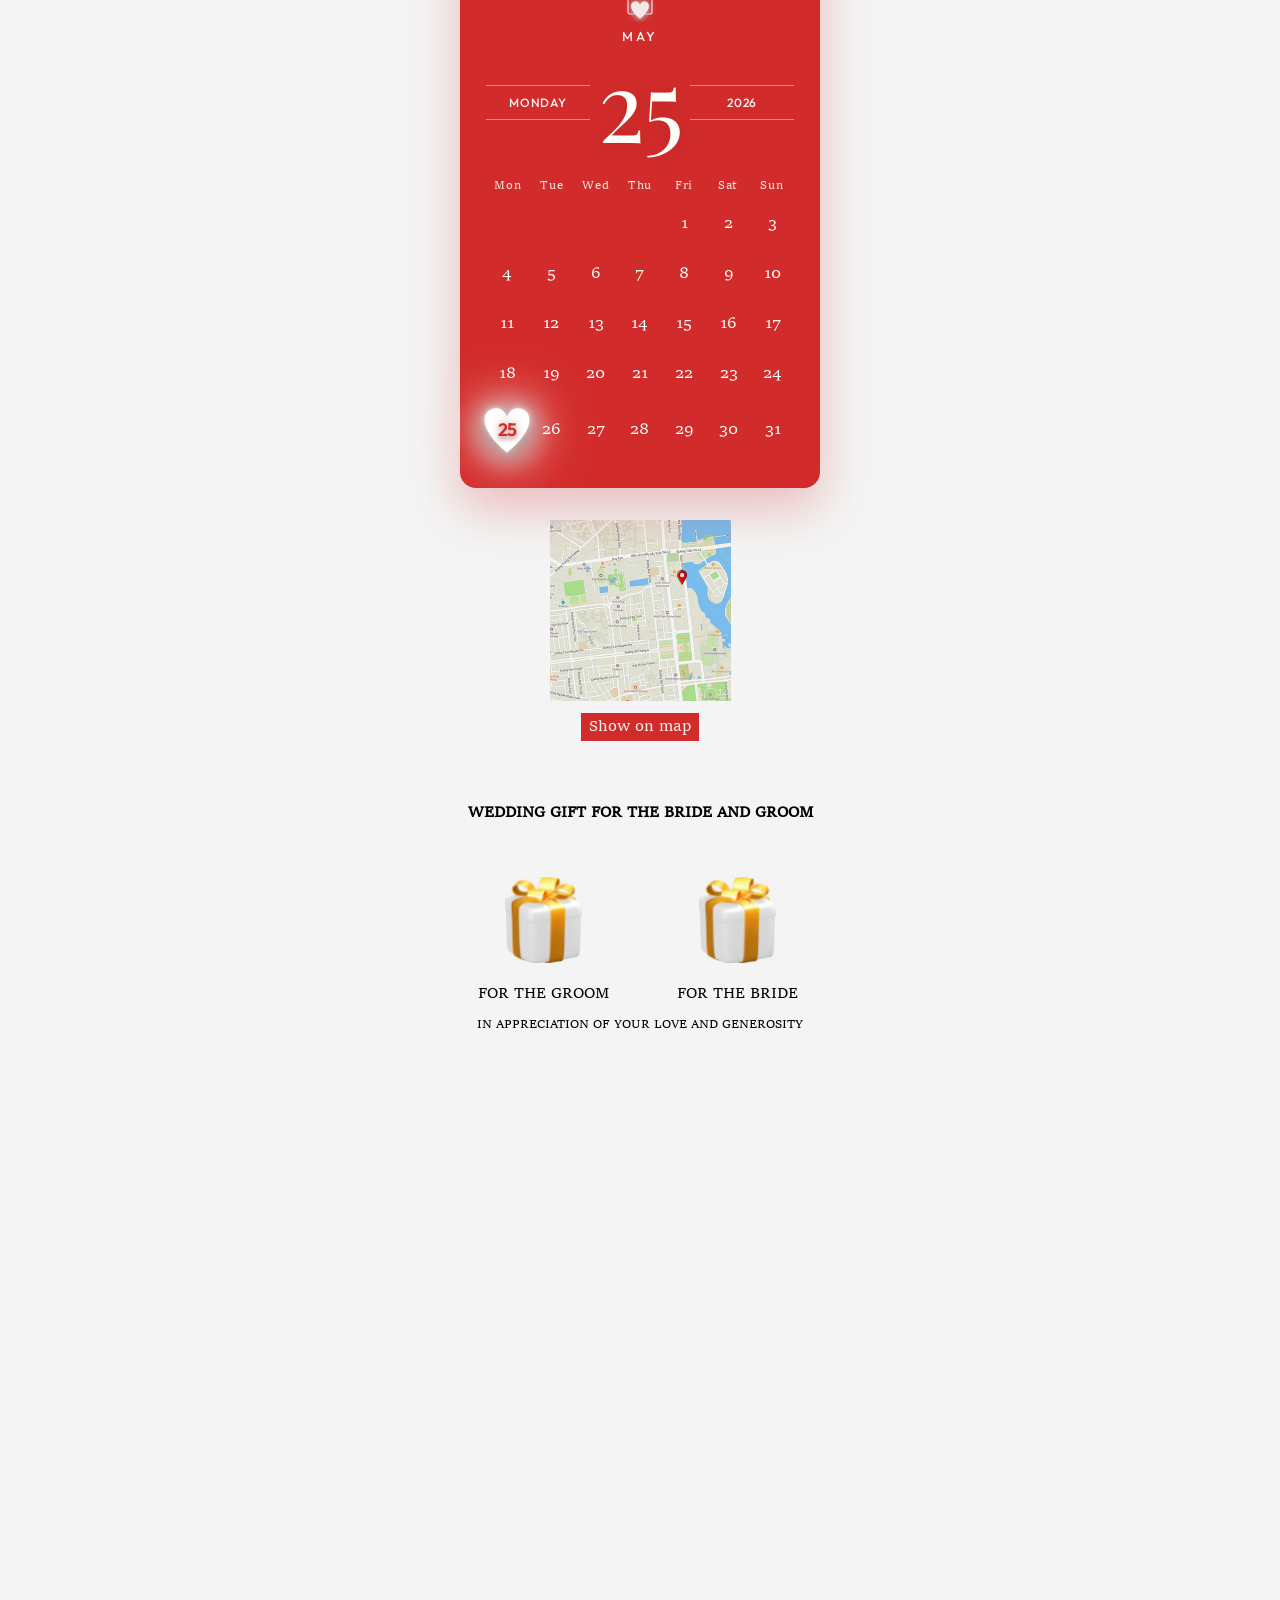
==== commit 6336cfc8: "Update" ====
--- a/index.html
+++ b/index.html
@@ -283,7 +283,11 @@
 
       <section class="location-block reveal">
         <img loading="lazy" decoding="async" src="./assets/map.jpg" alt="Wedding location map" />
-        <a href="https://www.google.com/maps/search/?api=1&amp;query=27+Th%C3%B4n+5+H%C3%A0+M%C3%B2n%2C+%C4%90%C4%83k+H%C3%A0%2C+Qu%E1%BA%A3ng+Ng%C3%A3i" target="_blank">Show on map</a>
+        <a
+          href="https://maps.app.goo.gl/vJoHRbi6eak4SQRu9?g_st=ic"
+          target="_blank"
+          rel="noopener noreferrer"
+          >Show on map</a>
       </section>
 
       <section class="gift-section reveal">
@@ -353,19 +357,19 @@
           <p>YOUR PRESENCE IS OUR GREATEST HONOR!</p>
         </div>
       </section>
-
-      <footer class="site-footer reveal">
-        <p class="site-footer__text">
-          Website by
-          <a
-            class="site-footer__link"
-            href="https://trangiavinh.netlify.app/"
-            target="_blank"
-            rel="noopener noreferrer"
-            >Tran Gia Vinh — portfolio</a>
-        </p>
-      </footer>
     </main>
+
+    <footer class="site-footer" aria-label="Developer portfolio">
+      <p class="site-footer__text">
+        Website by
+        <a
+          class="site-footer__link"
+          href="https://trangiavinh.netlify.app/"
+          target="_blank"
+          rel="noopener noreferrer"
+          >Tran Gia Vinh — portfolio</a>
+      </p>
+    </footer>
 
     <div class="qr-modal" id="qr-modal" hidden>
       <div class="qr-modal__backdrop" data-qr-close tabindex="-1"></div>
--- a/styles.css
+++ b/styles.css
@@ -59,10 +59,10 @@
   display: flex;
   justify-content: center;
   min-height: 100dvh;
-  background-image: url('./assets/background-site.jpg');
+  /* background-image: url('./assets/background-site.jpg');
   background-size: contain;
   background-position: center;
-  background-repeat: repeat;
+  background-repeat: repeat; */
 }
 
 .site-shell {
@@ -1257,15 +1257,38 @@
 }
 
 .site-footer {
-  text-align: center;
-  margin-top: 40px;
-  padding-bottom: 8px;
+  position: fixed;
+  z-index: 40;
+  top: auto;
+  bottom: max(14px, env(safe-area-inset-bottom, 0px));
+  left: 50%;
+  right: auto;
+  transform: translateX(-50%);
+  box-sizing: border-box;
+  width: max-content;
+  max-width: min(calc(100vw - 24px), 320px);
+  margin: 0;
+  padding: 8px 14px;
+  text-align: center;
+  background: rgba(255, 255, 255, 0.94);
+  border-radius: 999px;
+  box-shadow: 0 2px 14px rgba(0, 0, 0, 0.1);
+}
+
+@media (min-width: 768px) {
+  .site-footer {
+    left: auto;
+    right: max(14px, env(safe-area-inset-right, 0px));
+    transform: none;
+    text-align: right;
+    max-width: min(300px, calc(100vw - 28px));
+  }
 }
 
 .site-footer__text {
   margin: 0;
-  font-size: 13px;
-  line-height: 1.5;
+  font-size: 12px;
+  line-height: 1.45;
   color: var(--muted);
 }
 
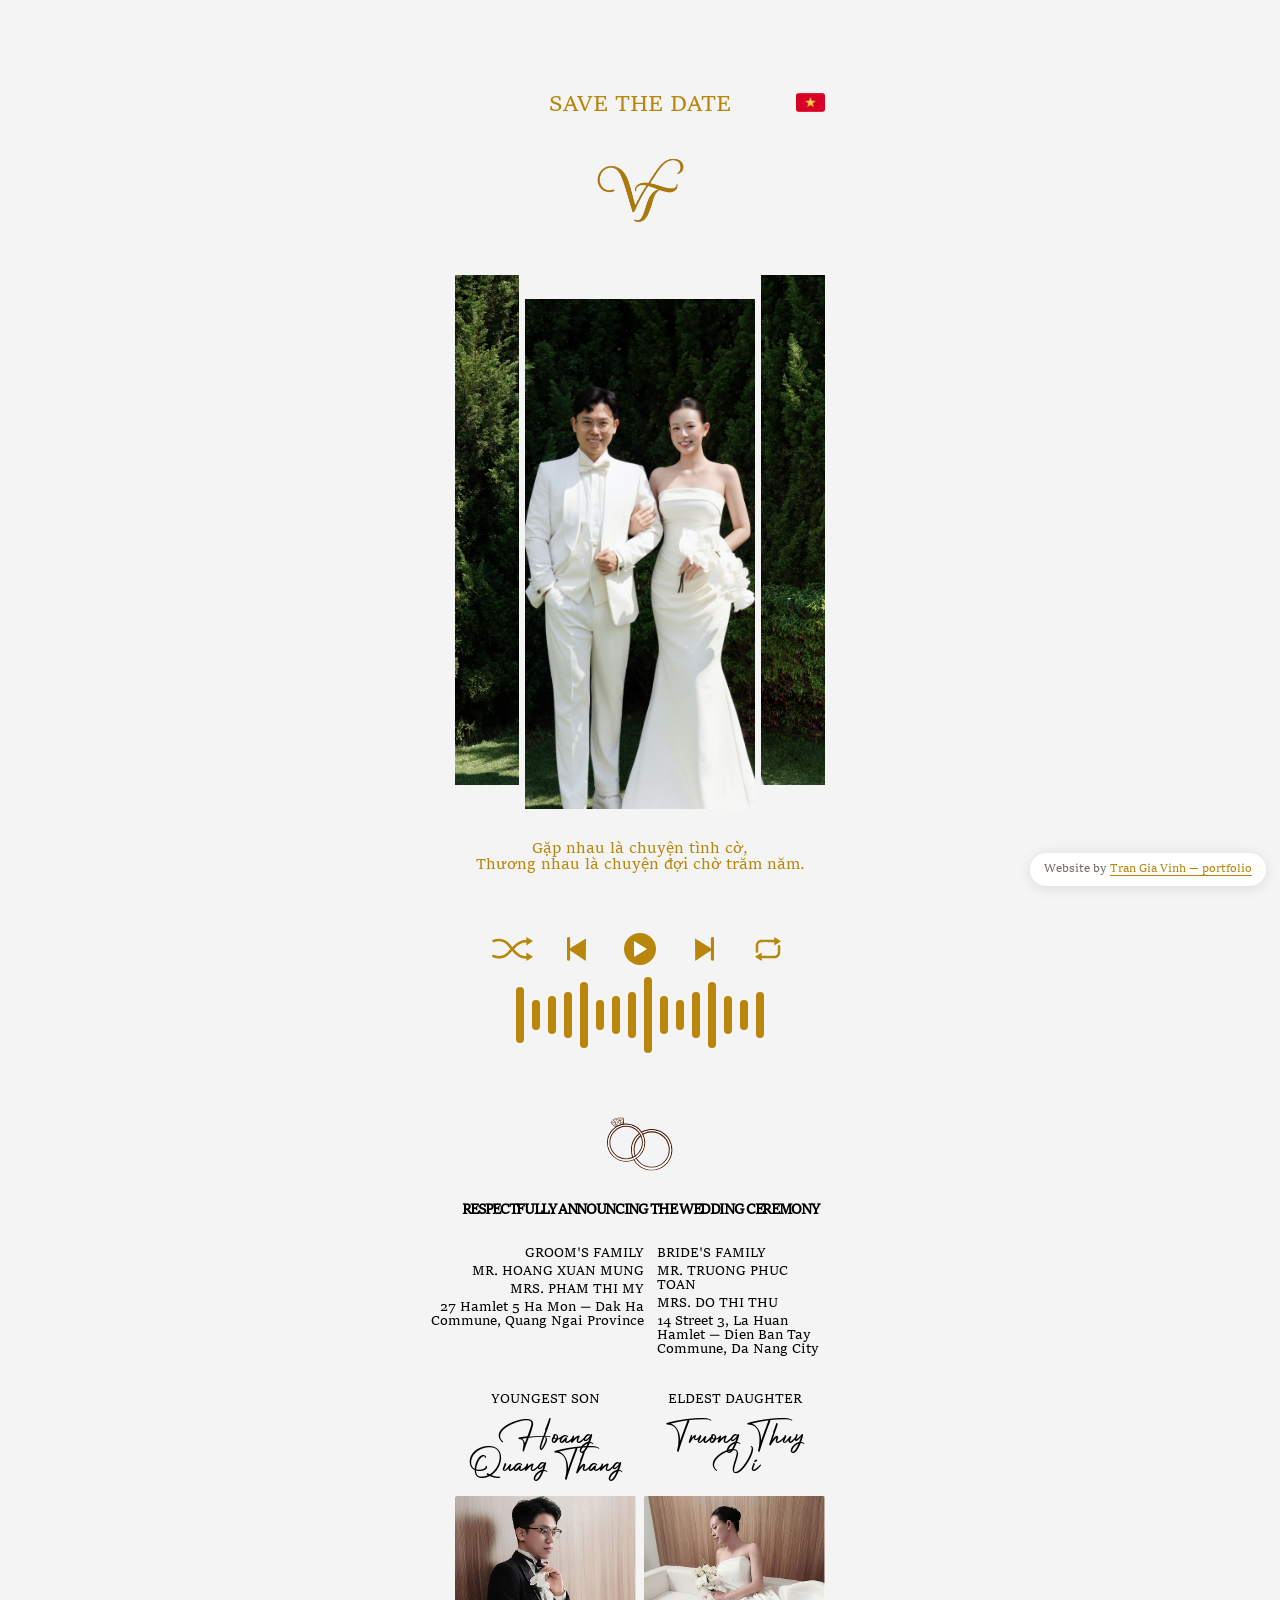
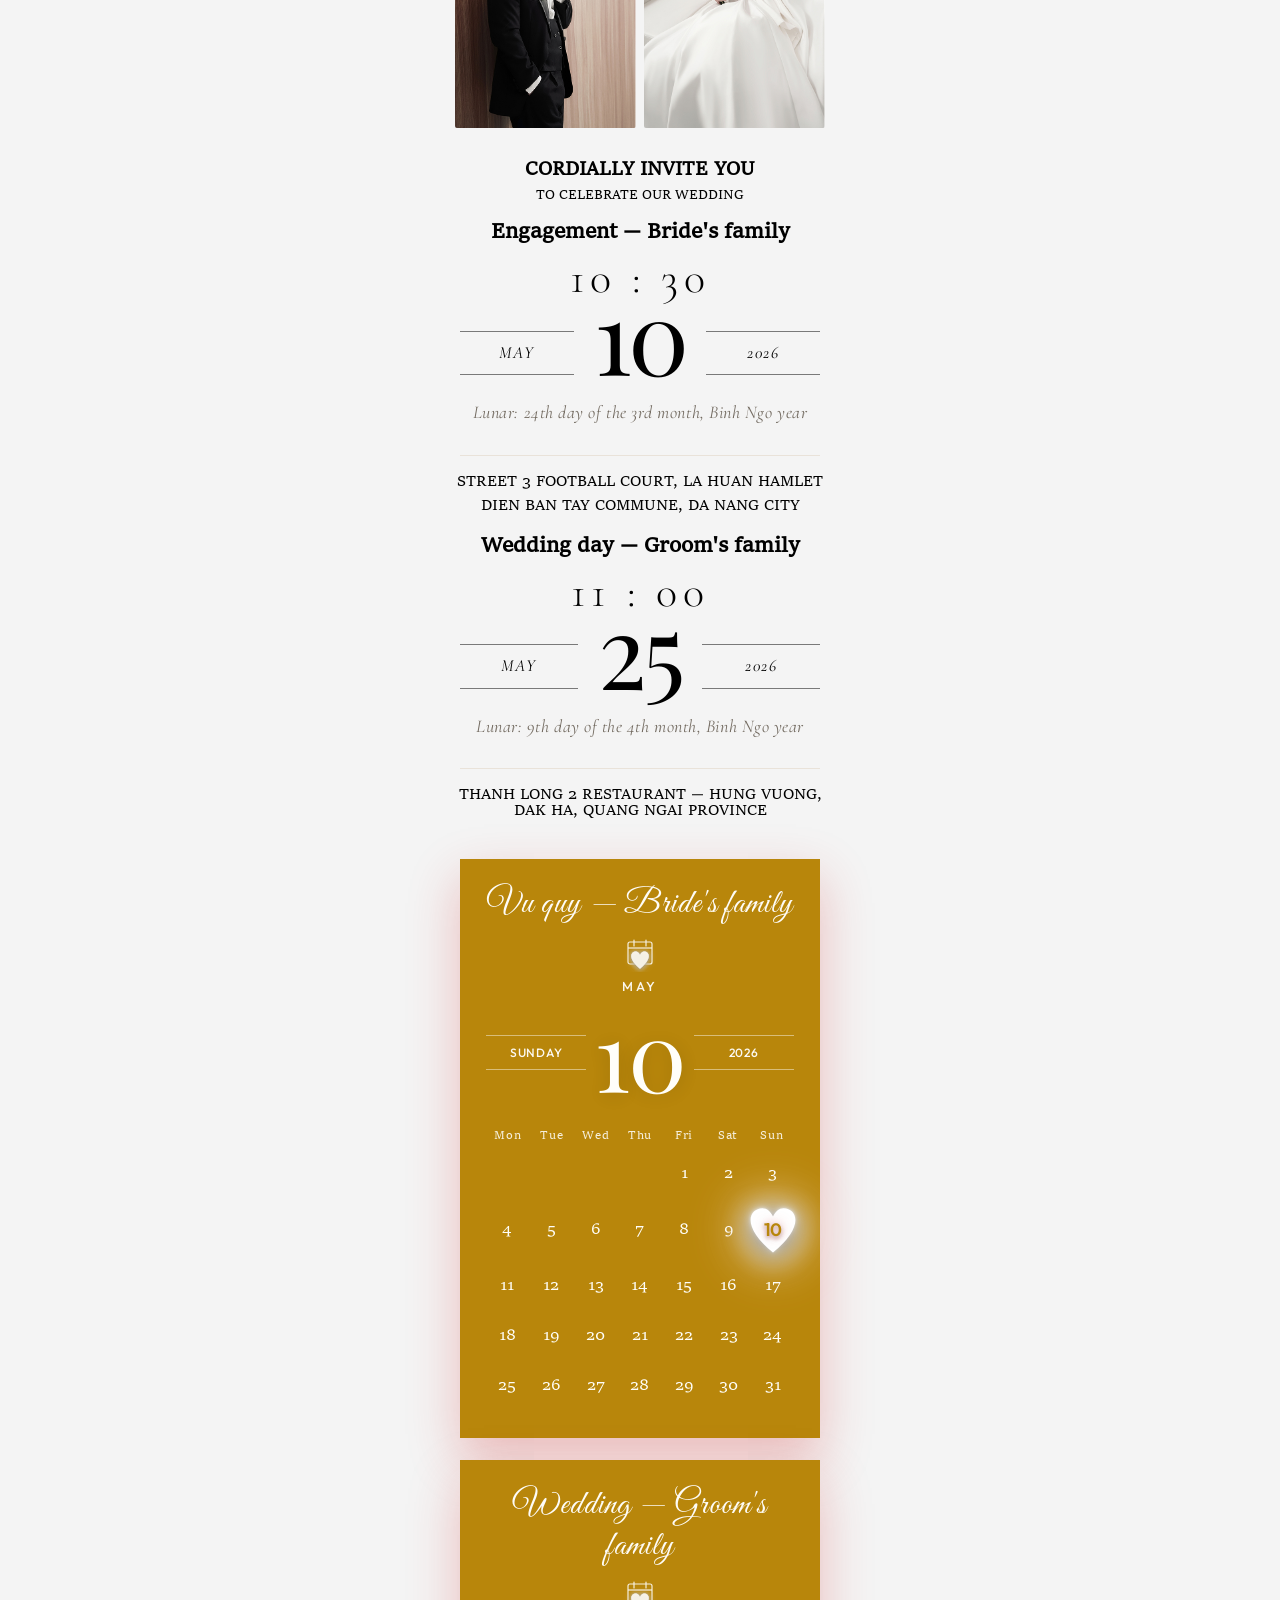
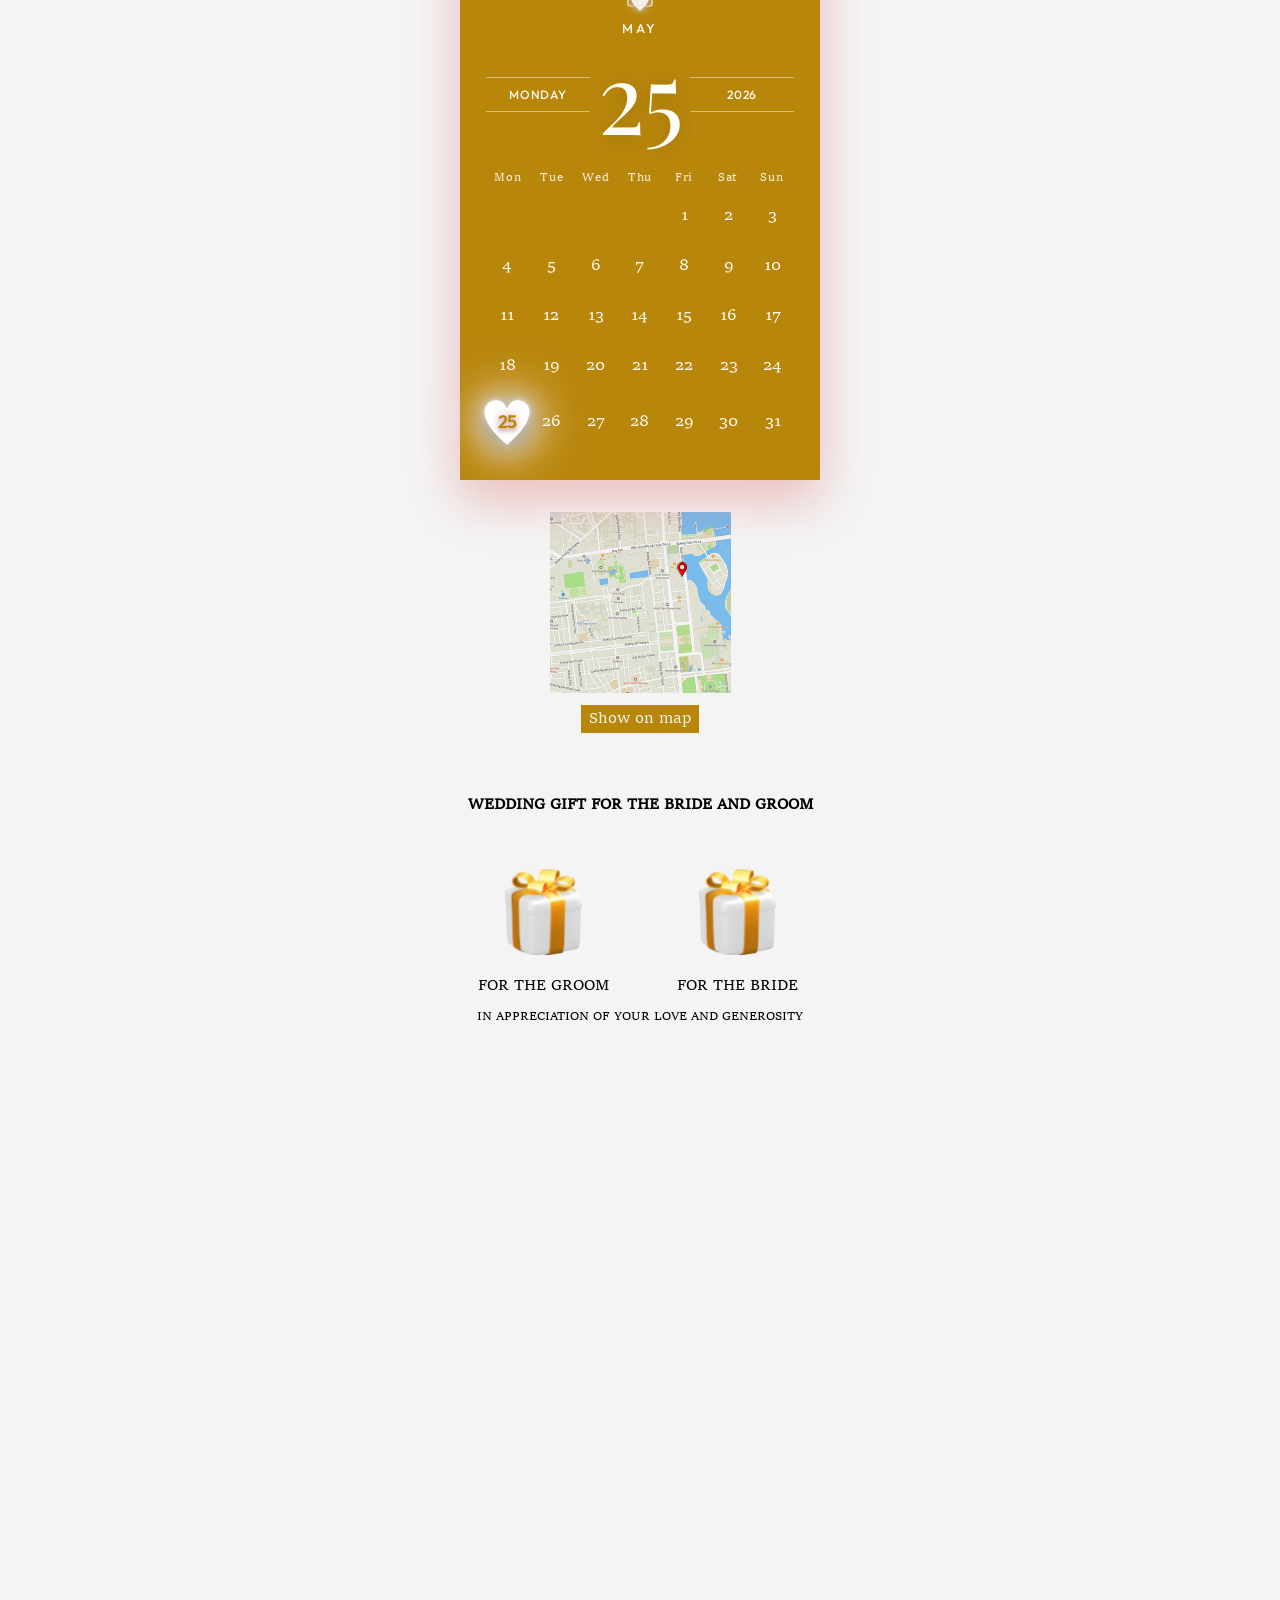
==== commit b46efa5b: "Update" ====
--- a/index.html
+++ b/index.html
@@ -182,7 +182,7 @@
         </div>
         <h3 class="invite-venue invite-venue--compact" style="margin-top: 1.25rem">Wedding day — Groom's family</h3>
         <div class="date-rail" aria-label="Wedding ceremony date and time">
-          <p class="date-rail__time">08 : 30</p>
+          <p class="date-rail__time">11 : 00</p>
           <div class="date-rail__row">
             <div class="date-rail__side">
               <div class="date-rail__lines">
@@ -203,8 +203,7 @@
           <p class="date-rail__lunar">Lunar: 9th day of the 4th month, Binh Ngo year</p>
         </div>
         <div class="invite-address">
-          <p>27 HAMLET 5 HA MON</p>
-          <p>DAK HA COMMUNE, QUANG NGAI PROVINCE</p>
+          <p>THANH LONG 2 RESTAURANT — HUNG VUONG, DAK HA, QUANG NGAI PROVINCE</p>
         </div>
       </section>
 
@@ -284,7 +283,7 @@
       <section class="location-block reveal">
         <img loading="lazy" decoding="async" src="./assets/map.jpg" alt="Wedding location map" />
         <a
-          href="https://maps.app.goo.gl/vJoHRbi6eak4SQRu9?g_st=ic"
+          href="https://maps.app.goo.gl/ok397ztCfEjoehnf6?g_st=ic"
           target="_blank"
           rel="noopener noreferrer"
           >Show on map</a>
--- a/styles.css
+++ b/styles.css
@@ -35,7 +35,8 @@
   --bg: #F4F4F4;
   --text: rgba(0, 0, 0, 1);
   --muted: #746c62;
-  --red: #D22B2B;
+  --gold: #d22b2b;
+  --gold: #b8860b;
   --card: #ffffff;
   --border: #e9e2d9;
   --shadow: 0 14px 24px rgba(15, 12, 9, 0.08);
@@ -116,7 +117,7 @@
   font-size: 24px;
   line-height: 100%;
   letter-spacing: 0;
-  color: var(--red);
+  color: var(--gold);
 }
 
 .hero-title {
@@ -195,7 +196,7 @@
   line-height: 100%;
   letter-spacing: 0;
   text-align: center;
-  color: var(--red);
+  color: var(--gold);
   margin: 32px 0;
 }
 
@@ -209,7 +210,7 @@
 }
 
 .player-ui {
-  color: var(--red);
+  color: var(--gold);
 }
 
 .player-controls {
@@ -253,7 +254,7 @@
 .bar {
   width: 8px;
   border-radius: 999px;
-  background: var(--red);
+  background: var(--gold);
   transform-origin: center center;
 }
 
@@ -669,7 +670,7 @@
   width: 100%;
   max-width: 360px;
   margin: 0 auto;
-  background: var(--red);
+  background: var(--gold);
   color: #fffef9;
   padding: clamp(16px, 4.5vw, 26px) clamp(16px, 4.5vw, 26px) clamp(22px, 5.5vw, 30px);
   display: flex;
@@ -679,7 +680,7 @@
   font-family: "Cormorant Garamond", "Sitka Text", Georgia, serif;
   font-weight: 400;
   box-sizing: border-box;
-  border-radius: 16px;
+  border-radius: 0;
   box-shadow: 0 20px 48px rgba(210, 43, 43, 0.28);
 }
 
@@ -883,7 +884,7 @@
   font-family: "Outfit", system-ui, sans-serif;
   font-size: clamp(14px, 4vw, 18px);
   font-weight: 600;
-  color: var(--red);
+  color: var(--gold);
   letter-spacing: -0.02em;
   line-height: 1;
   text-shadow:
@@ -956,7 +957,7 @@
 
 .location-block a {
   border: 0;
-  background: var(--red);
+  background: var(--gold);
   color: #eef2e8;
   padding: 6px 8px;
   cursor: pointer;
@@ -1041,7 +1042,7 @@
 }
 
 .gift-card--qr:focus-visible {
-  outline: 2px solid var(--red);
+  outline: 2px solid var(--gold);
   outline-offset: 4px;
 }
 
@@ -1140,7 +1141,7 @@
   font-family: "Cormorant Garamond", serif;
   font-size: 19px;
   font-weight: 600;
-  color: var(--red);
+  color: var(--gold);
 }
 
 .qr-modal__holder {
@@ -1252,7 +1253,7 @@
   line-height: 1;
   letter-spacing: 0;
   text-align: center;
-  color: rgba(172, 0, 0, 1);
+  color: var(--gold);
   margin: 45px 0 0;
 }
 
@@ -1293,7 +1294,7 @@
 }
 
 .site-footer__link {
-  color: var(--red);
+  color: var(--gold);
   text-decoration: underline;
   text-underline-offset: 3px;
 }
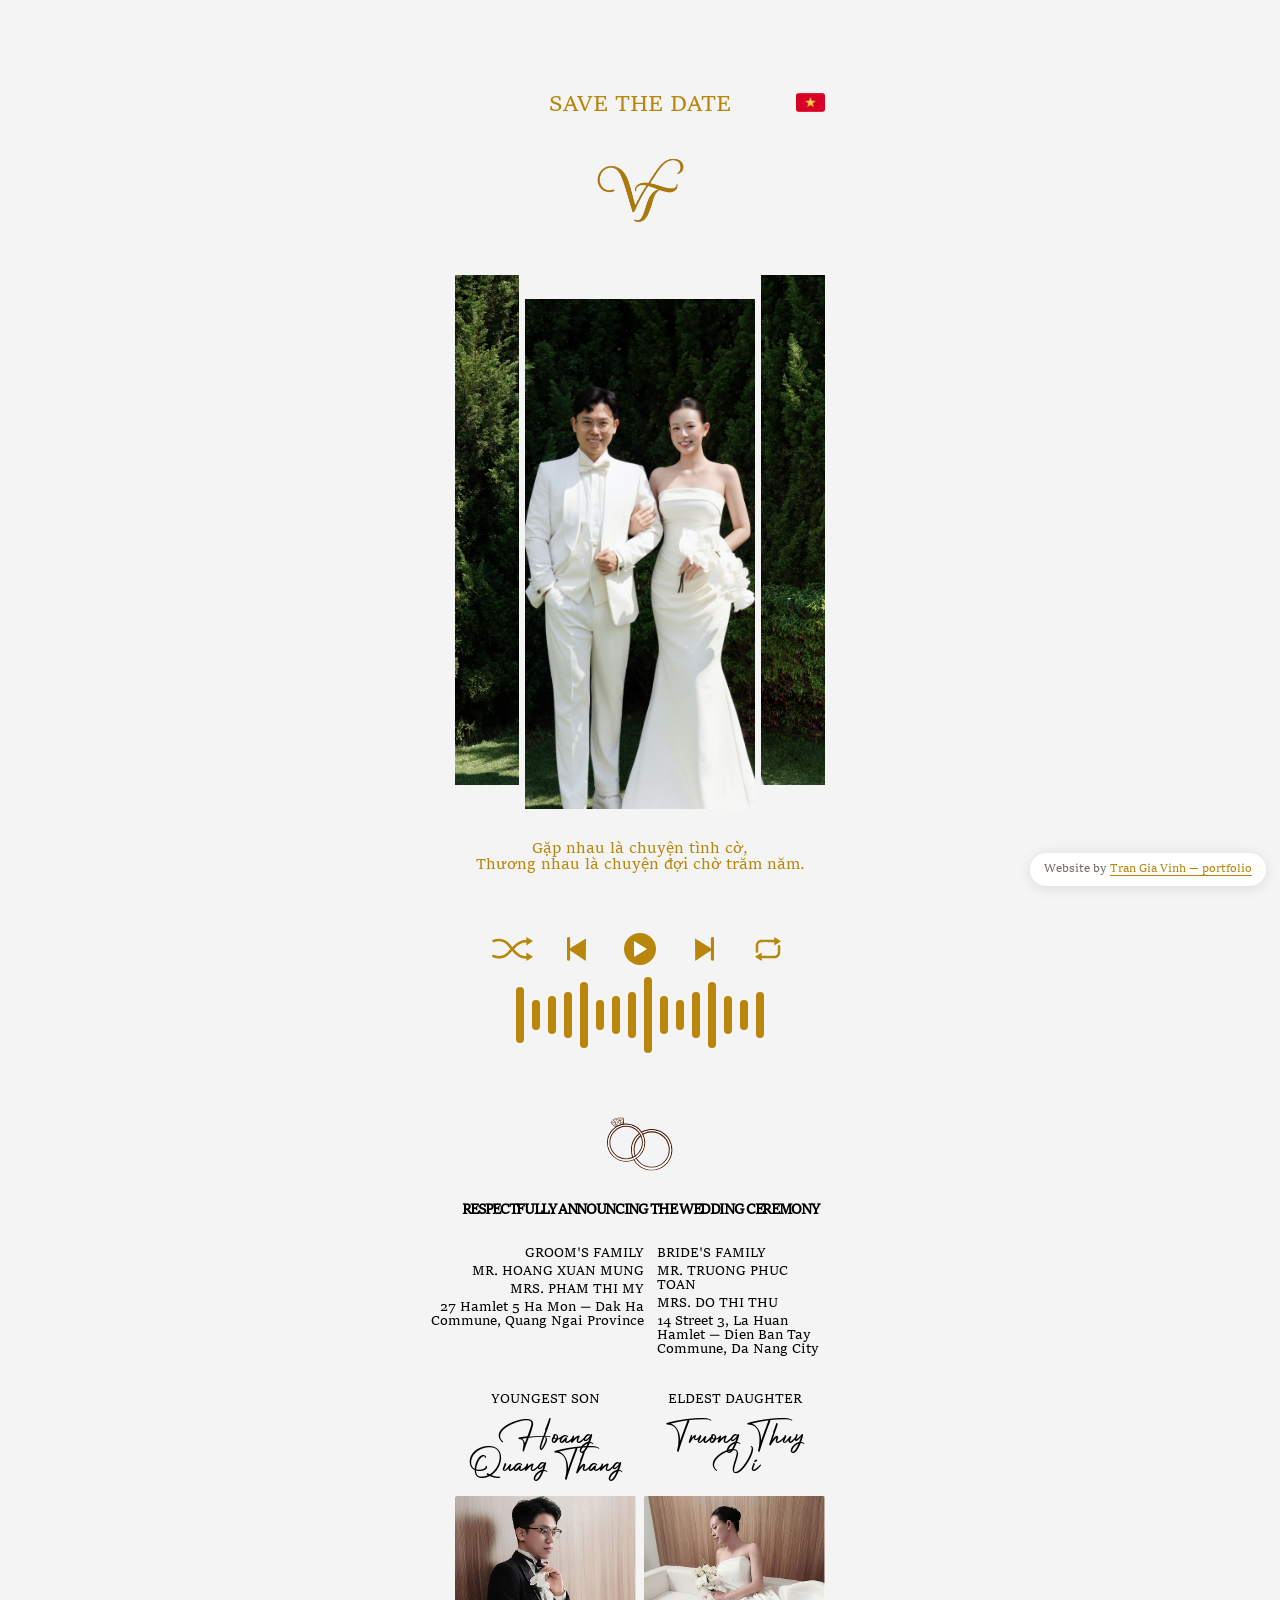
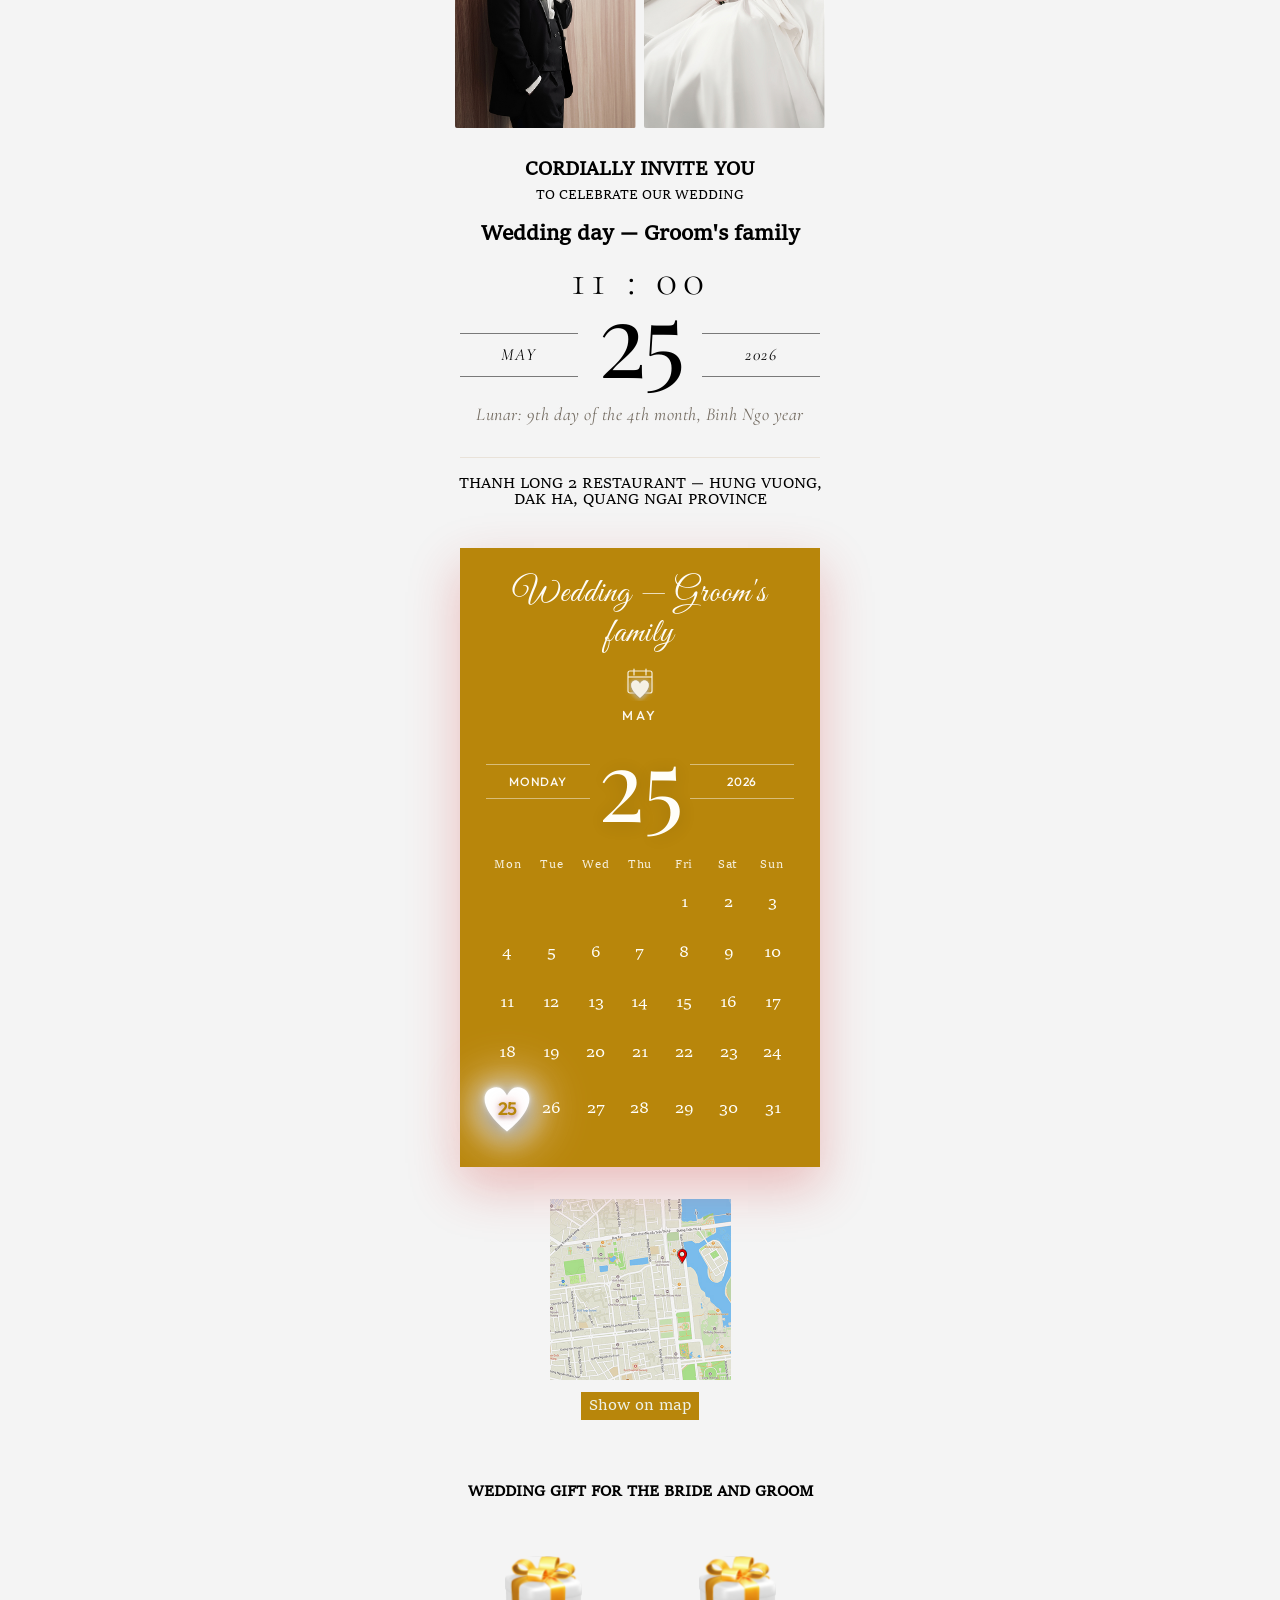
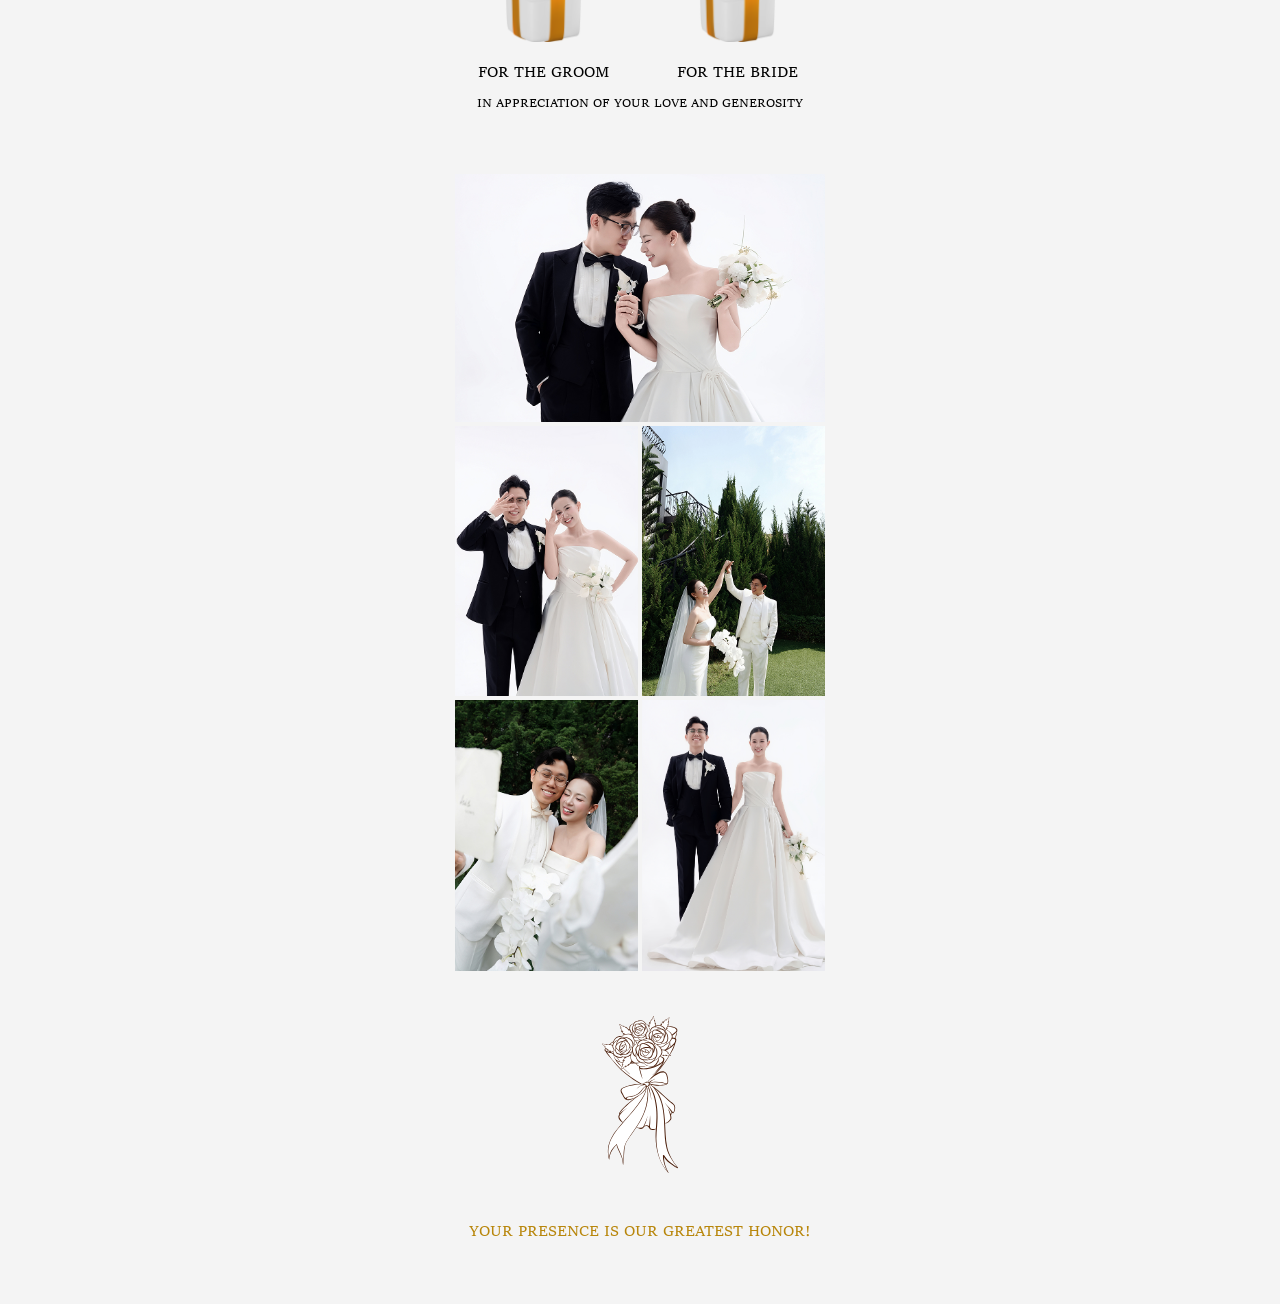
==== commit f21790c3: "Update" ====
--- a/index.html
+++ b/index.html
@@ -154,32 +154,6 @@
       <section class="invite-card reveal">
         <p class="invite-top">CORDIALLY INVITE YOU</p>
         <p class="invite-sub">To celebrate our wedding</p>
-        <h3 class="invite-venue invite-venue--compact">Engagement — Bride's family</h3>
-        <div class="date-rail" aria-label="Engagement ceremony date and time">
-          <p class="date-rail__time">10 : 30</p>
-          <div class="date-rail__row">
-            <div class="date-rail__side">
-              <div class="date-rail__lines">
-                <span class="date-rail__rule" aria-hidden="true"></span>
-                <span class="date-rail__lines-label">MAY</span>
-                <span class="date-rail__rule" aria-hidden="true"></span>
-              </div>
-            </div>
-            <div class="date-rail__day">10</div>
-            <div class="date-rail__side">
-              <div class="date-rail__lines">
-                <span class="date-rail__rule" aria-hidden="true"></span>
-                <span class="date-rail__lines-label">2026</span>
-                <span class="date-rail__rule" aria-hidden="true"></span>
-              </div>
-            </div>
-          </div>
-          <p class="date-rail__lunar">Lunar: 24th day of the 3rd month, Binh Ngo year</p>
-        </div>
-        <div class="invite-address">
-          <p>STREET 3 FOOTBALL COURT, LA HUAN HAMLET</p>
-          <p>DIEN BAN TAY COMMUNE, DA NANG CITY</p>
-        </div>
         <h3 class="invite-venue invite-venue--compact" style="margin-top: 1.25rem">Wedding day — Groom's family</h3>
         <div class="date-rail" aria-label="Wedding ceremony date and time">
           <p class="date-rail__time">11 : 00</p>
@@ -208,41 +182,6 @@
       </section>
 
       <section class="calendar-block reveal">
-        <article class="save-date-card" aria-label="Engagement May 10 2026">
-          <p class="save-date-card__label">Vu quy — Bride's family</p>
-          <svg class="save-date-card__icon" width="40" height="40" viewBox="0 0 40 40" fill="none" xmlns="http://www.w3.org/2000/svg" aria-hidden="true">
-            <rect x="8" y="10" width="24" height="22" rx="2" stroke="currentColor" stroke-width="1.2"/>
-            <path d="M8 16h24" stroke="currentColor" stroke-width="1.2"/>
-            <path d="M14 8v6M26 8v6" stroke="currentColor" stroke-width="1.2" stroke-linecap="round"/>
-            <svg class="save-date-card__heart" x="9" y="17" width="22" height="22" viewBox="0 0 100 100" aria-hidden="true" focusable="false">
-              <path fill="currentColor" d="M50 90C23 68 10 48 10 32 10 20 19 11 31 11 39 11 46 17 50 26 54 17 61 11 69 11 81 11 90 20 90 32 90 48 77 68 50 90z" />
-            </svg>
-          </svg>
-          <p class="save-date-card__month">MAY</p>
-          <div class="save-date-card__hero">
-            <div class="save-date-card__side">
-              <div class="save-date-card__side-inner">SUNDAY</div>
-            </div>
-            <div class="save-date-card__day">10</div>
-            <div class="save-date-card__side">
-              <div class="save-date-card__side-inner">2026</div>
-            </div>
-          </div>
-          <div class="save-date-card__mini mini-cal" aria-hidden="true">
-            <div class="mini-cal__dows">
-              <span>Mon</span><span>Tue</span><span>Wed</span><span>Thu</span><span>Fri</span><span>Sat</span><span>Sun</span>
-            </div>
-            <div class="mini-cal__cells">
-              <span class="mini-cal__cell mini-cal__cell--muted"></span><span class="mini-cal__cell mini-cal__cell--muted"></span><span class="mini-cal__cell mini-cal__cell--muted"></span><span class="mini-cal__cell mini-cal__cell--muted"></span>
-              <span class="mini-cal__cell">1</span><span class="mini-cal__cell">2</span><span class="mini-cal__cell">3</span>
-              <span class="mini-cal__cell">4</span><span class="mini-cal__cell">5</span><span class="mini-cal__cell">6</span><span class="mini-cal__cell">7</span><span class="mini-cal__cell">8</span><span class="mini-cal__cell">9</span>
-              <span class="mini-cal__cell mini-cal__cell--picked"><span class="mini-cal__picked-inner"><svg class="mini-cal__heart" viewBox="0 0 100 100" aria-hidden="true" focusable="false"><path fill="currentColor" d="M50 90C23 68 10 48 10 32 10 20 19 11 31 11 39 11 46 17 50 26 54 17 61 11 69 11 81 11 90 20 90 32 90 48 77 68 50 90z"/></svg><span class="mini-cal__num">10</span></span></span>
-              <span class="mini-cal__cell">11</span><span class="mini-cal__cell">12</span><span class="mini-cal__cell">13</span><span class="mini-cal__cell">14</span><span class="mini-cal__cell">15</span><span class="mini-cal__cell">16</span><span class="mini-cal__cell">17</span>
-              <span class="mini-cal__cell">18</span><span class="mini-cal__cell">19</span><span class="mini-cal__cell">20</span><span class="mini-cal__cell">21</span><span class="mini-cal__cell">22</span><span class="mini-cal__cell">23</span><span class="mini-cal__cell">24</span>
-              <span class="mini-cal__cell">25</span><span class="mini-cal__cell">26</span><span class="mini-cal__cell">27</span><span class="mini-cal__cell">28</span><span class="mini-cal__cell">29</span><span class="mini-cal__cell">30</span><span class="mini-cal__cell">31</span>
-            </div>
-          </div>
-        </article>
         <article class="save-date-card" aria-label="Wedding May 25 2026">
           <p class="save-date-card__label">Wedding — Groom's family</p>
           <svg class="save-date-card__icon" width="40" height="40" viewBox="0 0 40 40" fill="none" xmlns="http://www.w3.org/2000/svg" aria-hidden="true">
